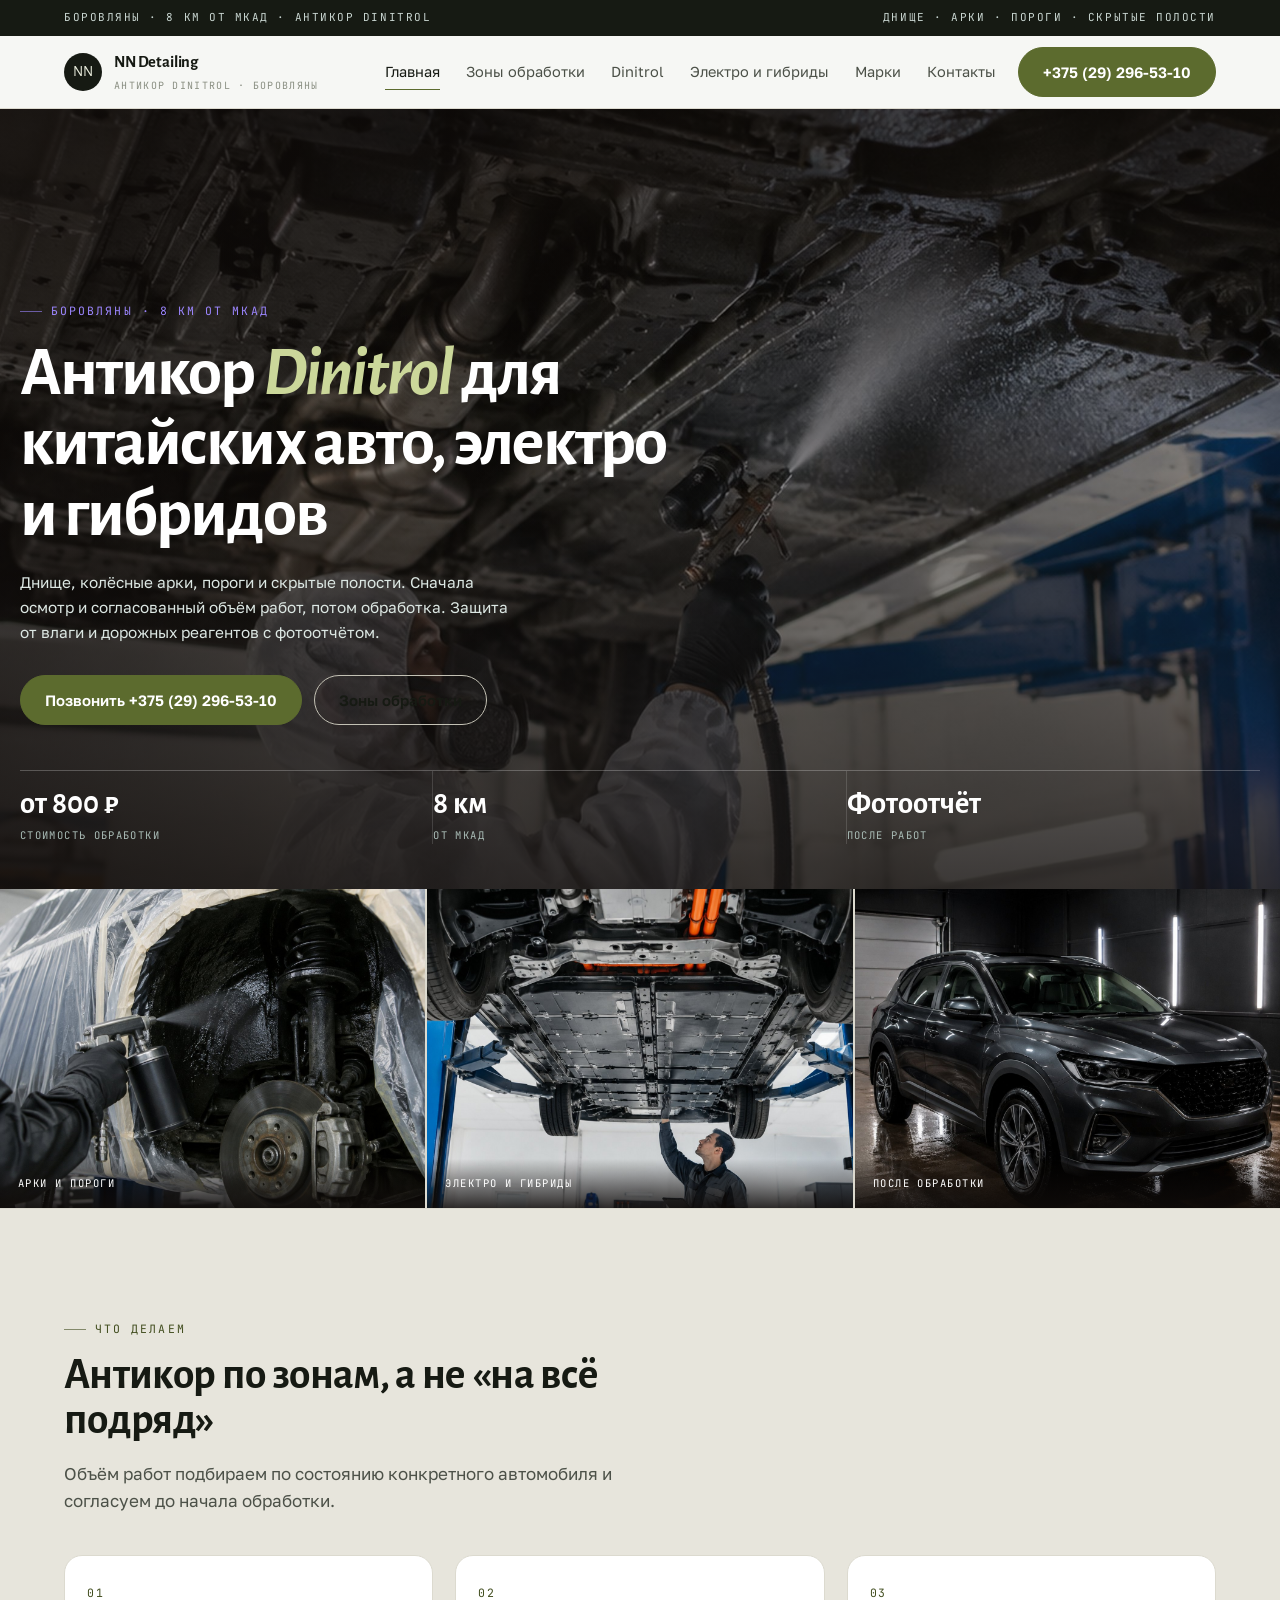
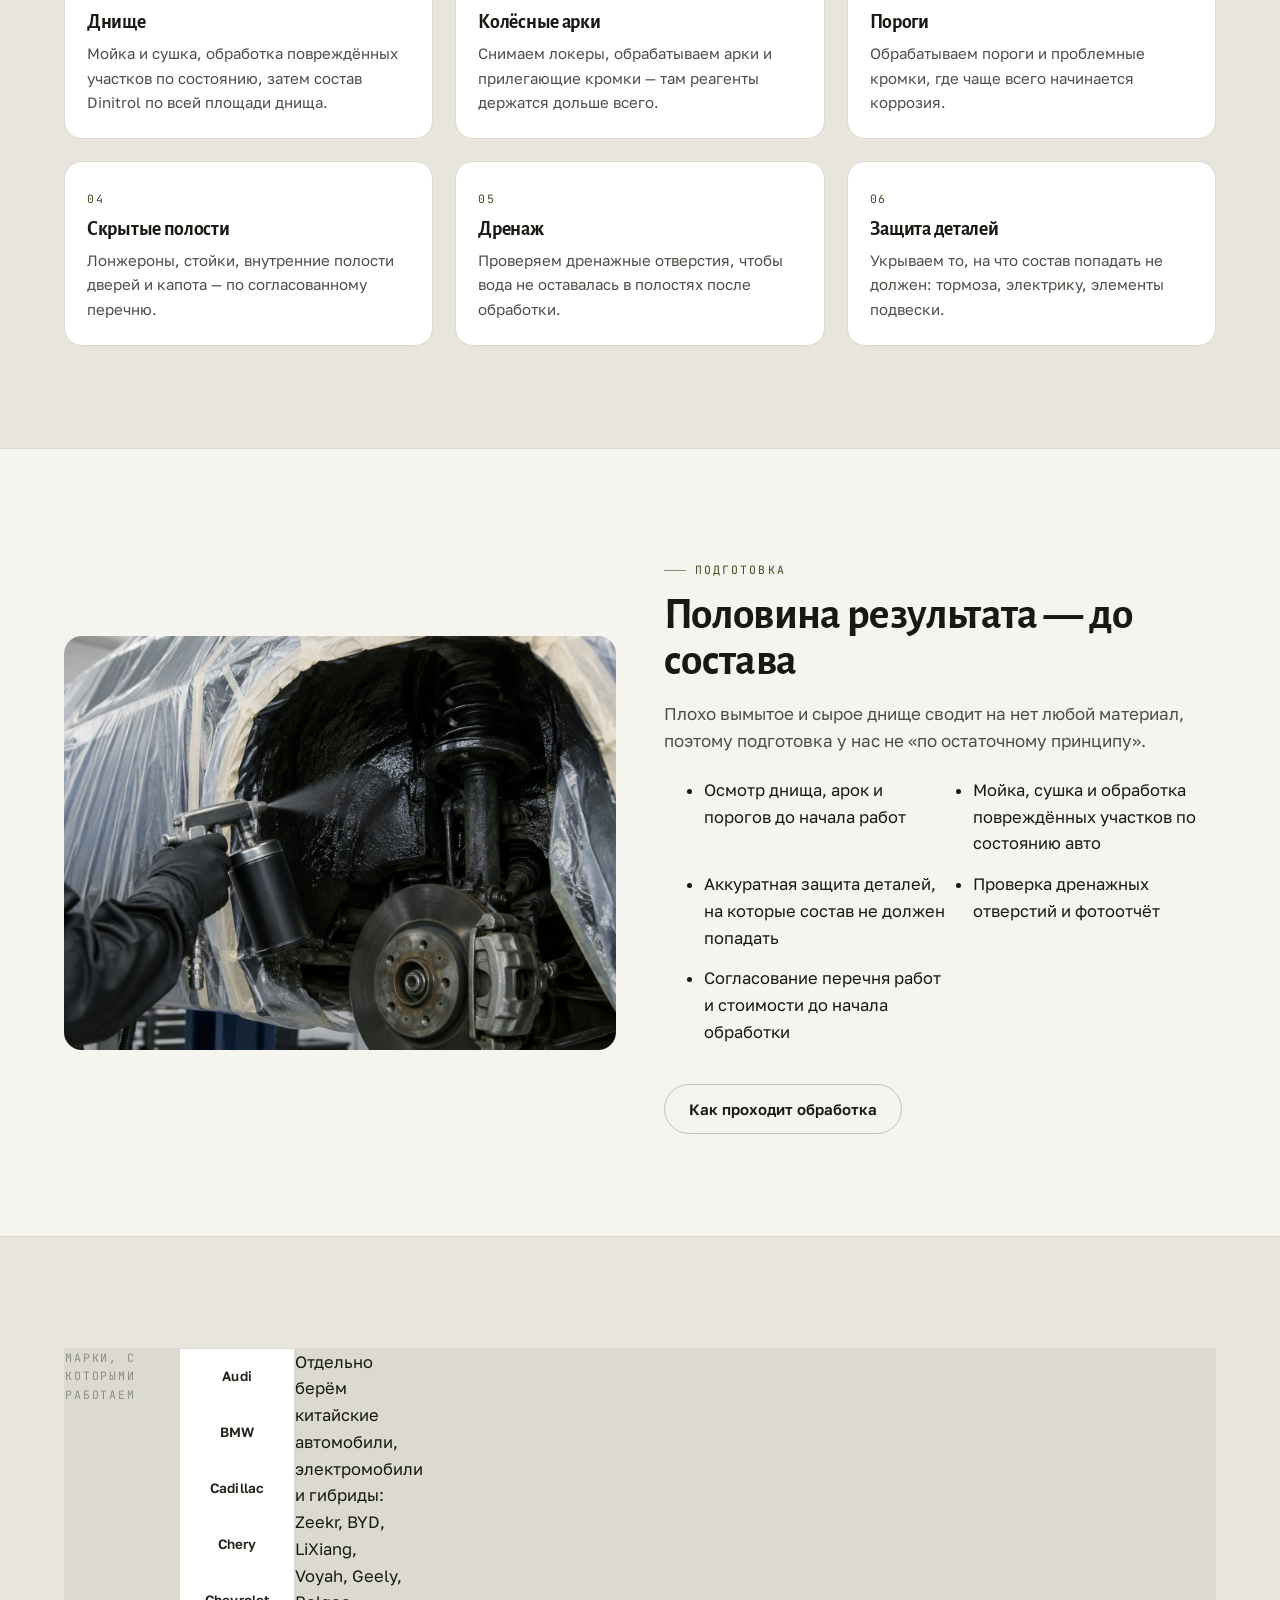
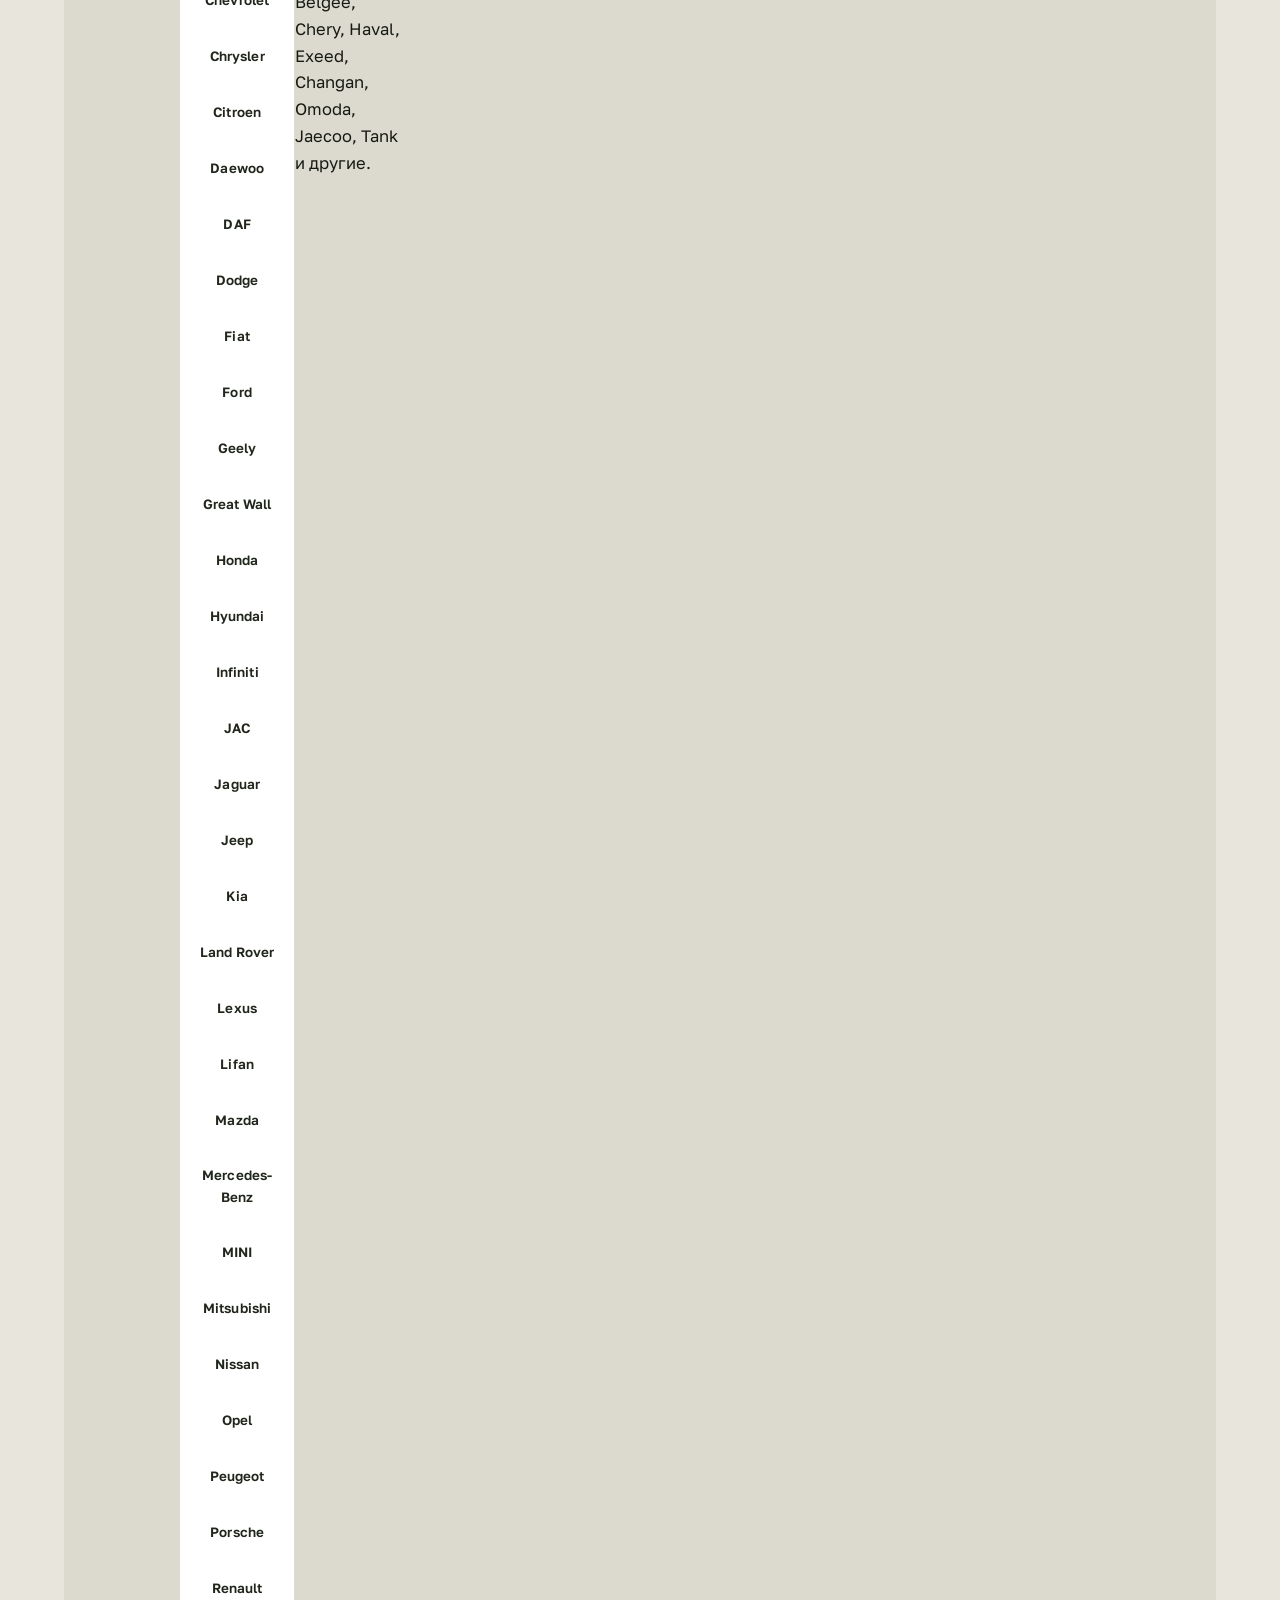
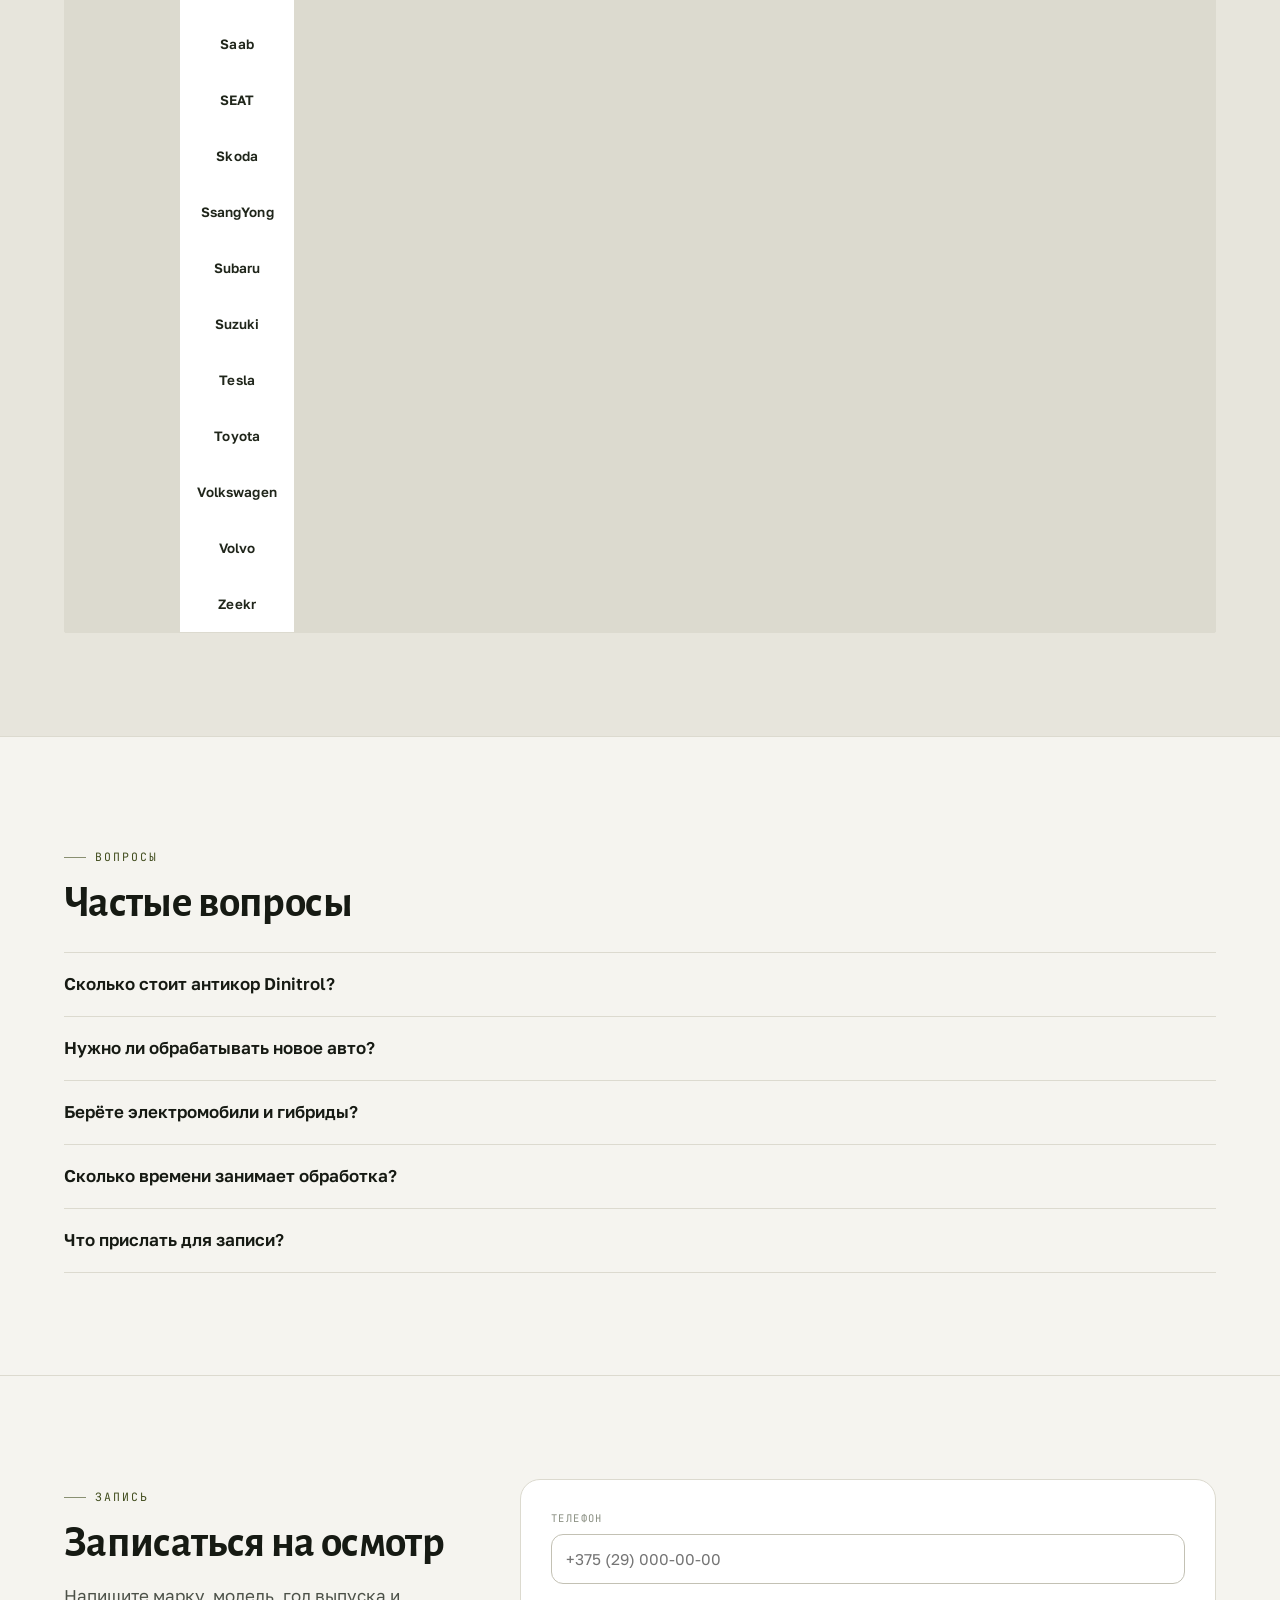
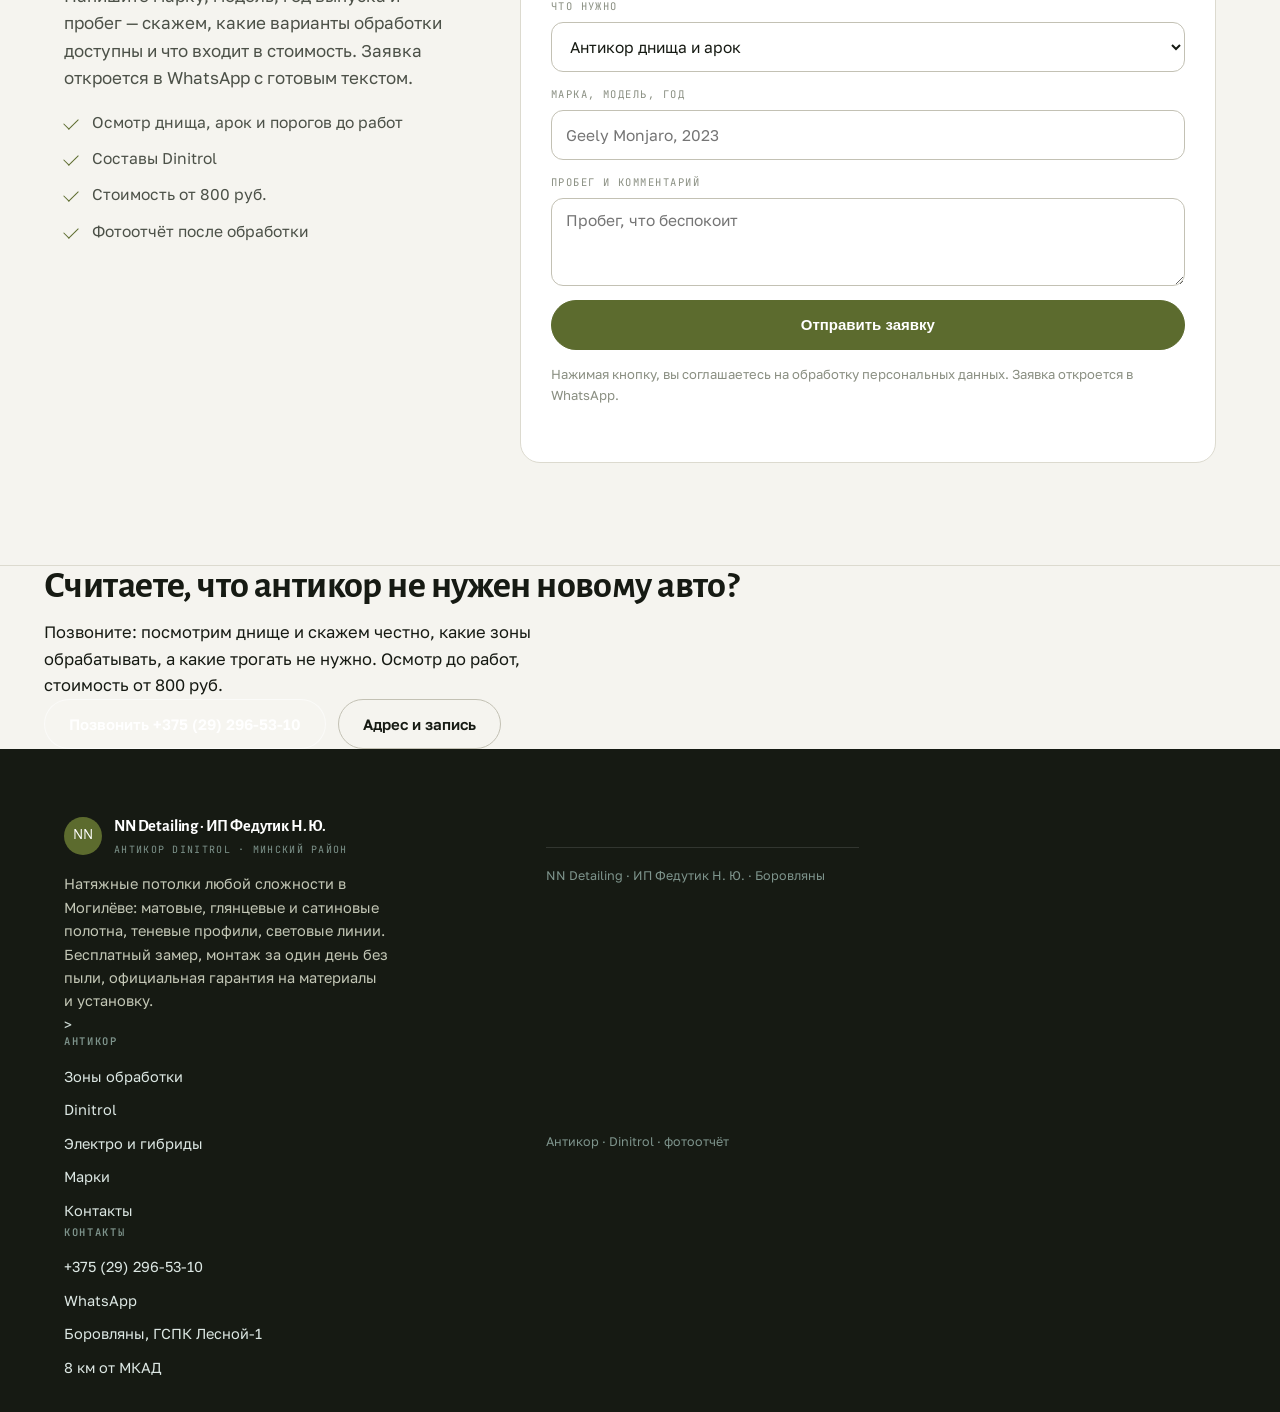
==== index.html @ aabff83f "Сайт NN Detailing — антикор Dinitrol, 6 страниц" ====
<!doctype html>
<html lang="ru">
<head>
<meta charset="utf-8">
<meta name="viewport" content="width=device-width,initial-scale=1">
<title>Антикор Dinitrol для китайских авто, электро и гибридов — NN Detailing, Боровляны</title>
<meta name="description" content="Антикоррозийная обработка Dinitrol: днище, арки, пороги, скрытые полости. Китайские авто, электромобили и гибриды. Боровляны, 8 км от МКАД. Стоимость от 800 руб.">
<link rel="icon" href="assets/img/favicon.svg" type="image/svg+xml">
<link rel="preconnect" href="https://fonts.googleapis.com">
<link rel="preconnect" href="https://fonts.gstatic.com" crossorigin>
<link href="https://fonts.googleapis.com/css2?family=Alegreya+Sans:wght@400;500;700;800&family=Golos+Text:wght@400;500;600;700&family=JetBrains+Mono:wght@400;500&display=swap" rel="stylesheet">
<link rel="stylesheet" href="assets/css/site.css">
</head>
<body>
<div class="topline"><div class="wrap"><span>Боровляны · 8 км от МКАД · антикор Dinitrol</span><span>Днище · арки · пороги · скрытые полости</span></div></div>
<header class="hdr"><div class="wrap hdr__in">
  <a class="logo" href="index.html"><i>NN</i><span><b>NN Detailing</b><span>антикор Dinitrol · Боровляны</span></span></a>
  <nav class="nav"><a href="index.html" aria-current="page">Главная</a><a href="uslugi.html">Зоны обработки</a><a href="dinitrol.html">Dinitrol</a><a href="elektro.html">Электро и гибриды</a><a href="marki.html">Марки</a><a href="kontakty.html">Контакты</a></nav>
  <a class="btn" href="tel:+375292965310">+375 (29) 296-53-10</a>
  <button class="burger" id="burger" aria-label="Меню"><span></span></button>
</div></header>
<div class="drawer" id="drawer"><button class="drawer__x" aria-label="Закрыть">×</button><a href="index.html">Главная</a><a href="uslugi.html">Зоны обработки</a><a href="dinitrol.html">Dinitrol</a><a href="elektro.html">Электро и гибриды</a><a href="marki.html">Марки</a><a href="kontakty.html">Контакты</a><a href="tel:+375292965310">+375 (29) 296-53-10</a></div>

<section class="hero">
<div class="hero__media"><img src="assets/img/hero.jpg" alt="Обработка днища автомобиля составом Dinitrol" width="1600" height="1000" fetchpriority="high"></div>
<div class="wrap hero__in">
<span class="kicker">Боровляны · 8 км от МКАД</span>
<h1>Антикор <em>Dinitrol</em> для китайских авто, электро и гибридов</h1>
<p class="hero__lead">Днище, колёсные арки, пороги и скрытые полости. Сначала осмотр и согласованный объём работ, потом обработка. Защита от влаги и дорожных реагентов с фотоотчётом.</p>
<div class="hero__btns"><a class="btn" href="tel:+375292965310">Позвонить +375 (29) 296-53-10</a><a class="btn btn--line" href="uslugi.html">Зоны обработки</a></div>
<div class="hero__stats"><div><b>от 800 ₽</b><span>стоимость обработки</span></div><div><b>8 км</b><span>от МКАД</span></div><div><b>Фотоотчёт</b><span>после работ</span></div></div>
</div></section>

<div class="band">
<figure><img src="assets/img/arch.jpg" alt="Обработка колёсной арки"><figcaption>арки и пороги</figcaption></figure>
<figure><img src="assets/img/ev.jpg" alt="Осмотр днища электромобиля"><figcaption>электро и гибриды</figcaption></figure>
<figure><img src="assets/img/studio.jpg" alt="Автомобиль после антикоррозийной обработки"><figcaption>после обработки</figcaption></figure>
</div>

<section class="sec sec--alt"><div class="wrap">
<div class="shead"><span class="kicker">Что делаем</span><h2>Антикор по зонам, а не «на всё подряд»</h2><p>Объём работ подбираем по состоянию конкретного автомобиля и согласуем до начала обработки.</p></div>
<div class="cards">
<div class="card"><div class="card__b"><span class="mono">01</span><h3>Днище</h3><p>Мойка и сушка, обработка повреждённых участков по состоянию, затем состав Dinitrol по всей площади днища.</p></div></div>
<div class="card"><div class="card__b"><span class="mono">02</span><h3>Колёсные арки</h3><p>Снимаем локеры, обрабатываем арки и прилегающие кромки — там реагенты держатся дольше всего.</p></div></div>
<div class="card"><div class="card__b"><span class="mono">03</span><h3>Пороги</h3><p>Обрабатываем пороги и проблемные кромки, где чаще всего начинается коррозия.</p></div></div>
<div class="card"><div class="card__b"><span class="mono">04</span><h3>Скрытые полости</h3><p>Лонжероны, стойки, внутренние полости дверей и капота — по согласованному перечню.</p></div></div>
<div class="card"><div class="card__b"><span class="mono">05</span><h3>Дренаж</h3><p>Проверяем дренажные отверстия, чтобы вода не оставалась в полостях после обработки.</p></div></div>
<div class="card"><div class="card__b"><span class="mono">06</span><h3>Защита деталей</h3><p>Укрываем то, на что состав попадать не должен: тормоза, электрику, элементы подвески.</p></div></div>
</div></div></section>

<section class="sec"><div class="wrap"><div class="two">
<div><img src="assets/img/arch.jpg" alt="Обработка арки автомобиля" width="1400" height="1050" loading="lazy"></div>
<div><div class="shead"><span class="kicker">Подготовка</span><h2>Половина результата — до состава</h2><p>Плохо вымытое и сырое днище сводит на нет любой материал, поэтому подготовка у нас не «по остаточному принципу».</p></div>
<ul class="checks"><li>Осмотр днища, арок и порогов до начала работ</li><li>Мойка, сушка и обработка повреждённых участков по состоянию авто</li><li>Аккуратная защита деталей, на которые состав не должен попадать</li><li>Проверка дренажных отверстий и фотоотчёт</li><li>Согласование перечня работ и стоимости до начала обработки</li></ul>
<a class="btn btn--line" href="dinitrol.html" style="margin-top:22px">Как проходит обработка</a></div>
</div></div></section>

<section class="sec sec--alt"><div class="wrap"><div class="marks"><div class="mono">Марки, с которыми работаем</div><div class="marks__g"><span>Audi</span><span>BMW</span><span>Cadillac</span><span>Chery</span><span>Chevrolet</span><span>Chrysler</span><span>Citroen</span><span>Daewoo</span><span>DAF</span><span>Dodge</span><span>Fiat</span><span>Ford</span><span>Geely</span><span>Great Wall</span><span>Honda</span><span>Hyundai</span><span>Infiniti</span><span>JAC</span><span>Jaguar</span><span>Jeep</span><span>Kia</span><span>Land Rover</span><span>Lexus</span><span>Lifan</span><span>Mazda</span><span>Mercedes-Benz</span><span>MINI</span><span>Mitsubishi</span><span>Nissan</span><span>Opel</span><span>Peugeot</span><span>Porsche</span><span>Renault</span><span>Saab</span><span>SEAT</span><span>Skoda</span><span>SsangYong</span><span>Subaru</span><span>Suzuki</span><span>Tesla</span><span>Toyota</span><span>Volkswagen</span><span>Volvo</span><span>Zeekr</span></div><p class="marks__n">Отдельно берём китайские автомобили, электромобили и гибриды: Zeekr, BYD, LiXiang, Voyah, Geely, Belgee, Chery, Haval, Exeed, Changan, Omoda, Jaecoo, Tank и другие.</p></div></div></section>

<section class="sec"><div class="wrap">
<div class="shead"><span class="kicker">Вопросы</span><h2>Частые вопросы</h2></div>
<div class="faq">
<div class="faq__i"><div class="faq__q">Сколько стоит антикор Dinitrol?</div><div class="faq__a">От 800 рублей. Точная стоимость зависит от объёма работ и состояния автомобиля — перечень согласуем до начала обработки, чтобы вы заранее понимали, что входит в услугу.</div></div>
<div class="faq__i"><div class="faq__q">Нужно ли обрабатывать новое авто?</div><div class="faq__a">Заводская защита тонкая и не закрывает все зоны. Осмотр покажет, где покрытие уже есть, а где металл открыт. Скажем честно, что делать, а что можно отложить.</div></div>
<div class="faq__i"><div class="faq__q">Берёте электромобили и гибриды?</div><div class="faq__a">Да. Учитываем конструктивные особенности конкретной модели: необходимость и возможность обработки зон рядом с тяговой батареей уточняем до начала работ.</div></div>
<div class="faq__i"><div class="faq__q">Сколько времени занимает обработка?</div><div class="faq__a">Зависит от объёма: только днище и арки — быстрее, полная обработка со скрытыми полостями — дольше. Время скажем при записи.</div></div>
<div class="faq__i"><div class="faq__q">Что прислать для записи?</div><div class="faq__a">Марку, модель, год выпуска и пробег. Этого достаточно, чтобы рассказать варианты и записать на осмотр.</div></div>
</div></div></section>

<section class="sec" id="zayavka"><div class="wrap"><div class="row2">
<div class="side"><div class="shead"><span class="kicker">Запись</span><h2>Записаться на осмотр</h2><p>Напишите марку, модель, год выпуска и пробег — скажем, какие варианты обработки доступны и что входит в стоимость. Заявка откроется в WhatsApp с готовым текстом.</p></div><ul class="list"><li>Осмотр днища, арок и порогов до работ</li><li>Составы Dinitrol</li><li>Стоимость от 800 руб.</li><li>Фотоотчёт после обработки</li></ul></div>
<form class="form" data-form novalidate>
<div class="fld"><label for="f-phone">Телефон</label><input id="f-phone" type="tel" placeholder="+375 (29) 000-00-00" autocomplete="tel" required></div>
<div class="fld"><label for="f-what">Что нужно</label><select id="f-what"><option>Антикор днища и арок</option><option>Полная обработка: днище, арки, пороги, скрытые полости</option><option>Скрытые полости и пороги</option><option>Электромобиль или гибрид</option><option>Китайский автомобиль</option><option>Осмотр и расчёт стоимости</option></select></div>
<div class="fld"><label for="f-where">Марка, модель, год</label><input id="f-where" type="text" placeholder="Geely Monjaro, 2023"></div>
<div class="fld"><label for="f-msg">Пробег и комментарий</label><textarea id="f-msg" rows="3" placeholder="Пробег, что беспокоит"></textarea></div>
<button class="btn" type="submit">Отправить заявку</button>
<p class="form__note">Нажимая кнопку, вы соглашаетесь на обработку персональных данных. Заявка откроется в WhatsApp.</p>
<div class="formout" id="formMsg" role="status"></div>
</form></div></div></section>
<section class="cta"><div class="wrap cta__in"><div><h2>Считаете, что антикор не нужен новому авто?</h2><p>Позвоните: посмотрим днище и скажем честно, какие зоны обрабатывать, а какие трогать не нужно. Осмотр до работ, стоимость от 800 руб.</p></div><div class="cta__act"><a class="btn btn--w" href="tel:+375292965310">Позвонить +375 (29) 296-53-10</a><a class="btn btn--line" href="kontakty.html">Адрес и запись</a></div></div></section>

<footer class="foot"><div class="wrap"><div class="foot__in">
<div><div class="logo" style="margin:0 0 14px"><i style="background:#5C6B2E;color:#fff">NN</i><span><b style="color:#fff">NN Detailing · ИП Федутик Н. Ю.</b><span style="color:#7E948C">антикор Dinitrol · Минский район</span></span></div>
<p style="color:#C3C7B6;max-width:36ch">Натяжные потолки любой сложности в Могилёве: матовые, глянцевые и сатиновые полотна, теневые профили, световые линии. Бесплатный замер, монтаж за один день без пыли, официальная гарантия на материалы и установку.</p>>
<div><h4>Антикор</h4><a href="uslugi.html">Зоны обработки</a><a href="dinitrol.html">Dinitrol</a><a href="elektro.html">Электро и гибриды</a><a href="marki.html">Марки</a><a href="kontakty.html">Контакты</a></div>
<div><h4>Контакты</h4><a href="tel:+375292965310">+375 (29) 296-53-10</a><a href="https://wa.me/375292965310" target="_blank" rel="noopener">WhatsApp</a><a href="kontakty.html">Боровляны, ГСПК Лесной-1</a><a href="kontakty.html">8 км от МКАД</a></div>
</div><div class="foot__low"><span>NN Detailing · ИП Федутик Н. Ю. · Боровляны</span><span>Антикор · Dinitrol · фотоотчёт</span></div></div></footer>
<div class="fbar"><a href="tel:+375292965310">Позвонить</a><a href="https://wa.me/375292965310" target="_blank" rel="noopener">WhatsApp</a></div>
<script src="assets/js/main.js" defer></script>
</body>
</html>
---- assets/css/site.css ----
*,*::before,*::after{box-sizing:border-box}
:root{
--ink:#161A13;--ink2:#20261B;--paper:#F5F4EF;--paper2:#E7E5DC;--panel:#fff;
--body:#4C5148;--mut:#8A8F82;--line:#DCDACF;--line2:#C3C1B4;
--acc:#5C6B2E;--acc2:#414D1E;--soft:#EAEDDD;
--f-d:"Alegreya Sans","Golos Text",sans-serif;
--f-t:"Golos Text",system-ui,-apple-system,"Segoe UI",sans-serif;
--f-m:"JetBrains Mono",ui-monospace,monospace;
--wrap:1240px;--pad:clamp(18px,4vw,44px);
}
html{-webkit-text-size-adjust:100%;scroll-behavior:smooth}
body{margin:0;background:var(--paper);color:var(--ink);font:400 16.5px/1.62 var(--f-t);-webkit-font-smoothing:antialiased;overflow-x:hidden}
img{display:block;max-width:100%;height:auto}
a{color:inherit;text-decoration:none}
h1,h2,h3,h4{margin:0;font-family:var(--f-d);font-weight:600;letter-spacing:-.015em;line-height:1.06}
p{margin:0}
.wrap{width:100%;max-width:var(--wrap);margin:0 auto;padding:0 var(--pad)}
.mono{font-family:var(--f-m);font-size:11.5px;letter-spacing:.16em;text-transform:uppercase;color:var(--mut)}
.kicker{display:inline-flex;align-items:center;gap:9px;font-family:var(--f-m);font-size:11.5px;letter-spacing:.18em;text-transform:uppercase;color:var(--acc2)}
.kicker::before{content:"";width:22px;height:1px;background:currentColor;opacity:.6}

/* header */
.topline{background:var(--ink);color:#C9D6D1;font-family:var(--f-m);font-size:11px;letter-spacing:.14em;text-transform:uppercase}
.topline .wrap{display:flex;justify-content:space-between;gap:16px;padding-top:9px;padding-bottom:9px;flex-wrap:wrap}
.hdr{position:sticky;top:0;z-index:50;background:rgba(246,247,245,.86);backdrop-filter:blur(14px);border-bottom:1px solid var(--line)}
.hdr__in{display:flex;align-items:center;gap:22px;min-height:72px}
.logo{display:flex;align-items:center;gap:12px;margin-right:auto}
.logo i{width:38px;height:38px;border-radius:50%;display:grid;place-items:center;background:var(--ink);color:var(--soft);font-family:var(--f-d);font-style:normal;font-size:15px}
.logo b{display:block;font-family:var(--f-d);font-size:16.5px;font-weight:600;letter-spacing:-.01em}
.logo span span{display:block;font-family:var(--f-m);font-size:10px;letter-spacing:.13em;text-transform:uppercase;color:var(--mut);margin-top:2px}
.nav{display:flex;gap:26px}
.nav a{font-size:14.5px;color:var(--body);padding:6px 0;border-bottom:1px solid transparent}
.nav a:hover,.nav a[aria-current]{color:var(--ink);border-color:var(--acc)}
.btn{display:inline-flex;align-items:center;justify-content:center;gap:9px;min-height:50px;padding:0 24px;border-radius:999px;background:var(--acc);color:#fff;border:1px solid var(--acc);font-weight:600;font-size:15px;transition:.18s}
.btn:hover{background:var(--acc2);border-color:var(--acc2)}
.btn--line{background:transparent;color:var(--ink);border-color:var(--line2)}
.btn--line:hover{background:#fff;border-color:var(--ink);color:var(--ink)}
.btn--w{background:rgba(255,255,255,.1);border-color:rgba(255,255,255,.55);color:#fff}
.btn--w:hover{background:rgba(255,255,255,.22)}
.burger{display:none;width:44px;height:44px;border:1px solid var(--line2);border-radius:50%;background:#fff;position:relative}
.burger span,.burger span::before,.burger span::after{position:absolute;left:12px;right:12px;height:1.6px;background:var(--ink);content:""}
.burger span{top:21px}.burger span::before{top:-6px}.burger span::after{top:6px}
.drawer{position:fixed;inset:0;z-index:60;background:var(--paper);padding:22px var(--pad) 90px;transform:translateX(102%);transition:transform .32s cubic-bezier(.2,.7,.2,1);overflow:auto}
.drawer[data-open="1"]{transform:none}
.drawer a{display:block;padding:16px 0;border-bottom:1px solid var(--line);font-family:var(--f-d);font-size:20px}
.drawer__x{position:absolute;top:16px;right:var(--pad);width:44px;height:44px;border-radius:50%;border:1px solid var(--line2);background:#fff;font-size:20px;line-height:1}

/* hero: фото на всю ширину, крупная антиква, текст снизу */
.hero{position:relative;isolation:isolate;min-height:min(90svh,780px);display:flex;align-items:flex-end;color:#fff;overflow:hidden;background:#131110}
.hero__media{position:absolute;inset:0;z-index:-2}
.hero__media img{width:100%;height:100%;object-fit:cover;object-position:50% 42%;transform:scale(1.02)}
.hero::after{content:"";position:absolute;inset:0;z-index:-1;background:linear-gradient(180deg,rgba(16,12,10,.72) 0%,rgba(16,12,10,.35) 38%,rgba(16,12,10,.82) 100%),linear-gradient(90deg,rgba(16,12,10,.6),transparent 62%)}
.hero__in{width:100%;padding:clamp(90px,14vh,150px) 0 clamp(30px,5vh,52px)}
.hero .kicker{color:#9C86FF}
.hero h1{font-size:clamp(2.5rem,5.4vw,4.5rem);line-height:1.02;letter-spacing:-.028em;max-width:19ch;margin:18px 0 0;font-weight:600}
.hero h1 em{font-style:italic;color:#CBD79A}
.hero__lead{margin-top:20px;max-width:50ch;color:#DCE7E3;font-size:clamp(15px,1.2vw,17.5px)}
.hero__btns{display:flex;gap:12px;flex-wrap:wrap;margin-top:30px}
.hero__stats{display:grid;grid-template-columns:repeat(3,1fr);gap:0;margin-top:clamp(30px,5vh,46px);border-top:1px solid rgba(255,255,255,.24)}
.hero__stats div{padding:18px 20px 0 0;border-right:1px solid rgba(255,255,255,.14)}
.hero__stats div:last-child{border-right:0;padding-right:0}
.hero__stats b{display:block;font-family:var(--f-d);font-size:clamp(1.5rem,2.4vw,2.1rem);font-weight:600;line-height:1}
.hero__stats span{display:block;margin-top:7px;font-family:var(--f-m);font-size:10.5px;letter-spacing:.13em;text-transform:uppercase;color:#A9BCB6}

/* полоса фото */
.band{display:grid;grid-template-columns:repeat(3,1fr);gap:2px;background:var(--line);border-bottom:1px solid var(--line)}
.band figure{margin:0;position:relative;overflow:hidden;aspect-ratio:4/3;background:var(--paper2)}
.band img{width:100%;height:100%;object-fit:cover;transition:transform .7s cubic-bezier(.2,.7,.2,1)}
.band figure:hover img{transform:scale(1.05)}
.band figcaption{position:absolute;left:0;right:0;bottom:0;padding:16px 18px;background:linear-gradient(transparent,rgba(16,12,10,.85));color:#fff;font-family:var(--f-m);font-size:10.5px;letter-spacing:.14em;text-transform:uppercase}

/* секции */
.sec{padding:clamp(56px,8vw,104px) 0;border-bottom:1px solid var(--line)}
.sec--alt{background:var(--paper2)}
.sec--ink{background:var(--ink);color:#EAF1EE;border:0}
.sec--ink .kicker{color:#9C86FF}
.sec--ink p{color:#B9C8C2}
.shead{max-width:60ch}
.shead h2{font-size:clamp(1.9rem,3.4vw,3rem);line-height:1.04;margin-top:14px}
.shead p{margin-top:16px;color:var(--body);font-size:17px;max-width:56ch}
.row2{display:grid;grid-template-columns:.72fr 1.28fr;gap:clamp(24px,5vw,64px);align-items:start}
.row2>.side{position:sticky;top:96px}

/* карточки, списки, шаги */
.cards{display:grid;grid-template-columns:repeat(3,1fr);gap:clamp(14px,2vw,22px);margin-top:clamp(26px,4vw,40px)}
.card img{width:100%;height:100%;object-fit:cover;display:block}
.card{background:var(--panel);border:1px solid var(--line);border-radius:18px;overflow:hidden;display:flex;flex-direction:column;transition:.2s}
.card:hover{border-color:var(--line2);transform:translateY(-3px)}
.card img{aspect-ratio:4/3;object-fit:cover;width:100%}
.card__b{padding:22px 22px 24px}
.card__b .mono{color:var(--acc2)}
.card__b h3{font-size:1.24rem;margin:8px 0 8px}
.card__b p{color:var(--body);font-size:15px}
.list{list-style:none;margin:18px 0 0;padding:0;display:grid;gap:11px}
.list li{position:relative;padding-left:28px;color:var(--body);font-size:15.6px}
.list li::before{content:"";position:absolute;left:0;top:8px;width:14px;height:8px;border-left:1.6px solid var(--acc);border-bottom:1.6px solid var(--acc);transform:rotate(-45deg)}
.steps{margin-top:clamp(26px,4vw,40px);border-top:1px solid var(--line)}
.step{display:grid;grid-template-columns:84px minmax(0,1fr);gap:clamp(14px,3vw,34px);padding:clamp(20px,3vw,30px) 0;border-bottom:1px solid var(--line);align-items:start}
.step__n{font-family:var(--f-d);font-size:clamp(1.5rem,2.4vw,2rem);color:var(--acc);line-height:1}
.step h3{font-size:1.18rem;margin-bottom:7px}
.step p{color:var(--body);font-size:15.4px;max-width:70ch}
.two{display:grid;grid-template-columns:1fr 1fr;gap:clamp(18px,4vw,48px);align-items:center}
.two img{border-radius:18px;aspect-ratio:4/3;object-fit:cover;width:100%}
.checks{display:grid;grid-template-columns:repeat(2,1fr);gap:14px 26px;margin-top:22px}
.checks div{border-top:1px solid var(--line2);padding-top:12px}
.checks b{display:block;font-family:var(--f-d);font-size:1.05rem;margin-bottom:4px}
.checks span{font-size:14.4px;color:var(--body)}

/* FAQ */
.faq{margin-top:26px;border-top:1px solid var(--line)}
.faq__i{border-bottom:1px solid var(--line)}
.faq__q{width:100%;display:flex;justify-content:space-between;align-items:center;gap:20px;padding:20px 0;background:none;border:0;text-align:left;font:600 17px/1.35 var(--f-t);color:var(--ink);cursor:pointer}
.faq__x{position:relative;width:20px;height:20px;flex:0 0 auto}
.faq__x::before,.faq__x::after{content:"";position:absolute;left:0;right:0;top:9px;height:1.6px;background:var(--acc);transition:.2s}
.faq__x::after{transform:rotate(90deg)}
.faq__i[data-open="1"] .faq__x::after{transform:rotate(0)}
.faq__a{display:none;padding:0 0 22px;max-width:72ch}
.faq__i[data-open="1"] .faq__a{display:block}
.faq__a p{color:var(--body);font-size:15.4px}

/* форма, CTA, подвал, мобильная панель */
.form{display:grid;gap:14px;background:var(--panel);border:1px solid var(--line);border-radius:20px;padding:clamp(20px,3vw,30px)}
.fld{display:grid;gap:7px}
.fld label{font-family:var(--f-m);font-size:10.5px;letter-spacing:.14em;text-transform:uppercase;color:var(--mut)}
.fld input,.fld select,.fld textarea{width:100%;min-height:50px;padding:12px 14px;border:1px solid var(--line2);border-radius:12px;background:#fff;font:400 15.5px var(--f-t);color:var(--ink)}
.fld textarea{min-height:88px;resize:vertical}
.fld input:focus,.fld select:focus,.fld textarea:focus{outline:2px solid rgba(107,78,255,.4);border-color:var(--acc)}
.form__note{font-size:13px;color:var(--mut)}
.formout{margin-top:12px;font-size:14.5px;color:var(--acc2)}
.cta{display:grid;grid-template-columns:1.35fr auto;gap:clamp(20px,4vw,44px);align-items:center}
.cta h2{font-size:clamp(1.7rem,3vw,2.6rem)}
.cta p{margin-top:12px;max-width:52ch}
.cta__act{display:flex;gap:12px;flex-wrap:wrap}
.foot{background:var(--ink);color:#C9D6D1;padding:clamp(40px,6vw,64px) 0 28px;font-size:14.5px}
.foot__in{display:grid;grid-template-columns:1.4fr 1fr 1fr;gap:clamp(20px,4vw,44px)}
.foot h4{font-family:var(--f-m);font-size:10.5px;letter-spacing:.16em;text-transform:uppercase;color:#7E948C;margin-bottom:12px}
.foot a{display:block;padding:5px 0;color:#DCE7E3}
.foot a:hover{color:var(--soft)}
.foot__low{margin-top:34px;padding-top:18px;border-top:1px solid rgba(255,255,255,.12);display:flex;justify-content:space-between;gap:14px;flex-wrap:wrap;font-size:12.5px;color:#7E948C}
.fbar{display:none;position:fixed;left:0;right:0;bottom:0;z-index:55;background:rgba(12,18,17,.96);backdrop-filter:blur(10px);padding:10px 12px calc(10px + env(safe-area-inset-bottom));gap:10px}
.fbar a{flex:1;display:flex;align-items:center;justify-content:center;min-height:48px;border-radius:12px;font-weight:600;font-size:15px}
.fbar a:first-child{background:var(--acc);color:#fff}
.fbar a:last-child{background:rgba(255,255,255,.12);color:#fff;border:1px solid rgba(255,255,255,.3)}

@media(max-width:1040px){
.nav{display:none}.burger{display:block}
.hero__stats{grid-template-columns:1fr 1fr}
.hero__stats div:nth-child(2){border-right:0}
.cards{grid-template-columns:1fr 1fr}
.row2{grid-template-columns:1fr}.row2>.side{position:static}
.cta{grid-template-columns:1fr}
.foot__in{grid-template-columns:1fr 1fr}
}
@media(max-width:720px){
.hero{min-height:auto}.hero__in{padding-top:74px}
.band{grid-template-columns:1fr}
.cards{grid-template-columns:1fr}
.two{grid-template-columns:1fr}
.checks{grid-template-columns:1fr}
.step{grid-template-columns:56px minmax(0,1fr)}
.hero__stats{grid-template-columns:1fr}
.hero__stats div{border-right:0;border-bottom:1px solid rgba(255,255,255,.12);padding:14px 0}
.hero__stats div:last-child{border-bottom:0}
.fbar{display:flex}
body{padding-bottom:74px}
.foot__in{grid-template-columns:1fr}
}
@media(prefers-reduced-motion:reduce){*{transition:none!important;animation:none!important}}

.shead h1{font-size:clamp(1.9rem,3.4vw,3rem);line-height:1.04;margin-top:14px}

/* плотная сетка марок */
.marks{display:grid;grid-template-columns:repeat(auto-fill,minmax(112px,1fr));gap:1px;background:var(--line);border:1px solid var(--line);border-radius:2px;overflow:hidden;margin-top:8px}
.marks span{background:var(--panel);padding:16px 8px;text-align:center;font-size:13.5px;font-weight:600;letter-spacing:.01em;color:var(--ink2);display:flex;align-items:center;justify-content:center;min-height:56px;transition:background .15s,color .15s}
.marks span:hover{background:var(--ink);color:#fff}
.marks--ink span{background:#151A1E;color:#D7DEE3;border-color:#242A2F}
.marks--ink{background:#242A2F;border-color:#242A2F}
.marks--ink span:hover{background:var(--acc);color:#fff}
@media(max-width:520px){.marks{grid-template-columns:repeat(auto-fill,minmax(88px,1fr))}.marks span{font-size:12px;min-height:48px;padding:12px 4px}}

/* прайс таблицей */
.ptable{width:100%;border-collapse:collapse;margin-top:10px;font-size:15.5px;background:var(--panel)}
.ptable caption{text-align:left;font-family:var(--f-m);font-size:11.5px;letter-spacing:.16em;text-transform:uppercase;color:var(--mut);padding:0 0 12px}
.ptable thead th{background:var(--ink);color:#fff;font-weight:600;font-size:13px;letter-spacing:.06em;text-transform:uppercase;padding:14px 18px;text-align:left}
.ptable thead th:last-child,.ptable td:last-child{text-align:right;white-space:nowrap}
.ptable td{padding:14px 18px;border-bottom:1px solid var(--line);vertical-align:top;color:var(--ink2)}
.ptable tr.pr-group td{background:var(--paper2);font-weight:700;font-size:13px;letter-spacing:.08em;text-transform:uppercase;color:var(--ink);padding:12px 18px}
.ptable tr:not(.pr-group):hover td{background:#FBFDFC}
.ptable td b{color:var(--ink)}
.ptable td:last-child{font-family:var(--f-m);font-size:15px;font-weight:600;color:var(--acc2)}
.ptable td .u{display:block;font-family:var(--f-t);font-size:12.5px;font-weight:400;color:var(--mut);letter-spacing:0;margin-top:4px}
.ptable-wrap{overflow-x:auto;-webkit-overflow-scrolling:touch;border:1px solid var(--line);border-radius:14px;background:var(--panel)}
@media(max-width:640px){.ptable{min-width:520px;font-size:14px}.ptable td,.ptable thead th{padding:11px 12px}}
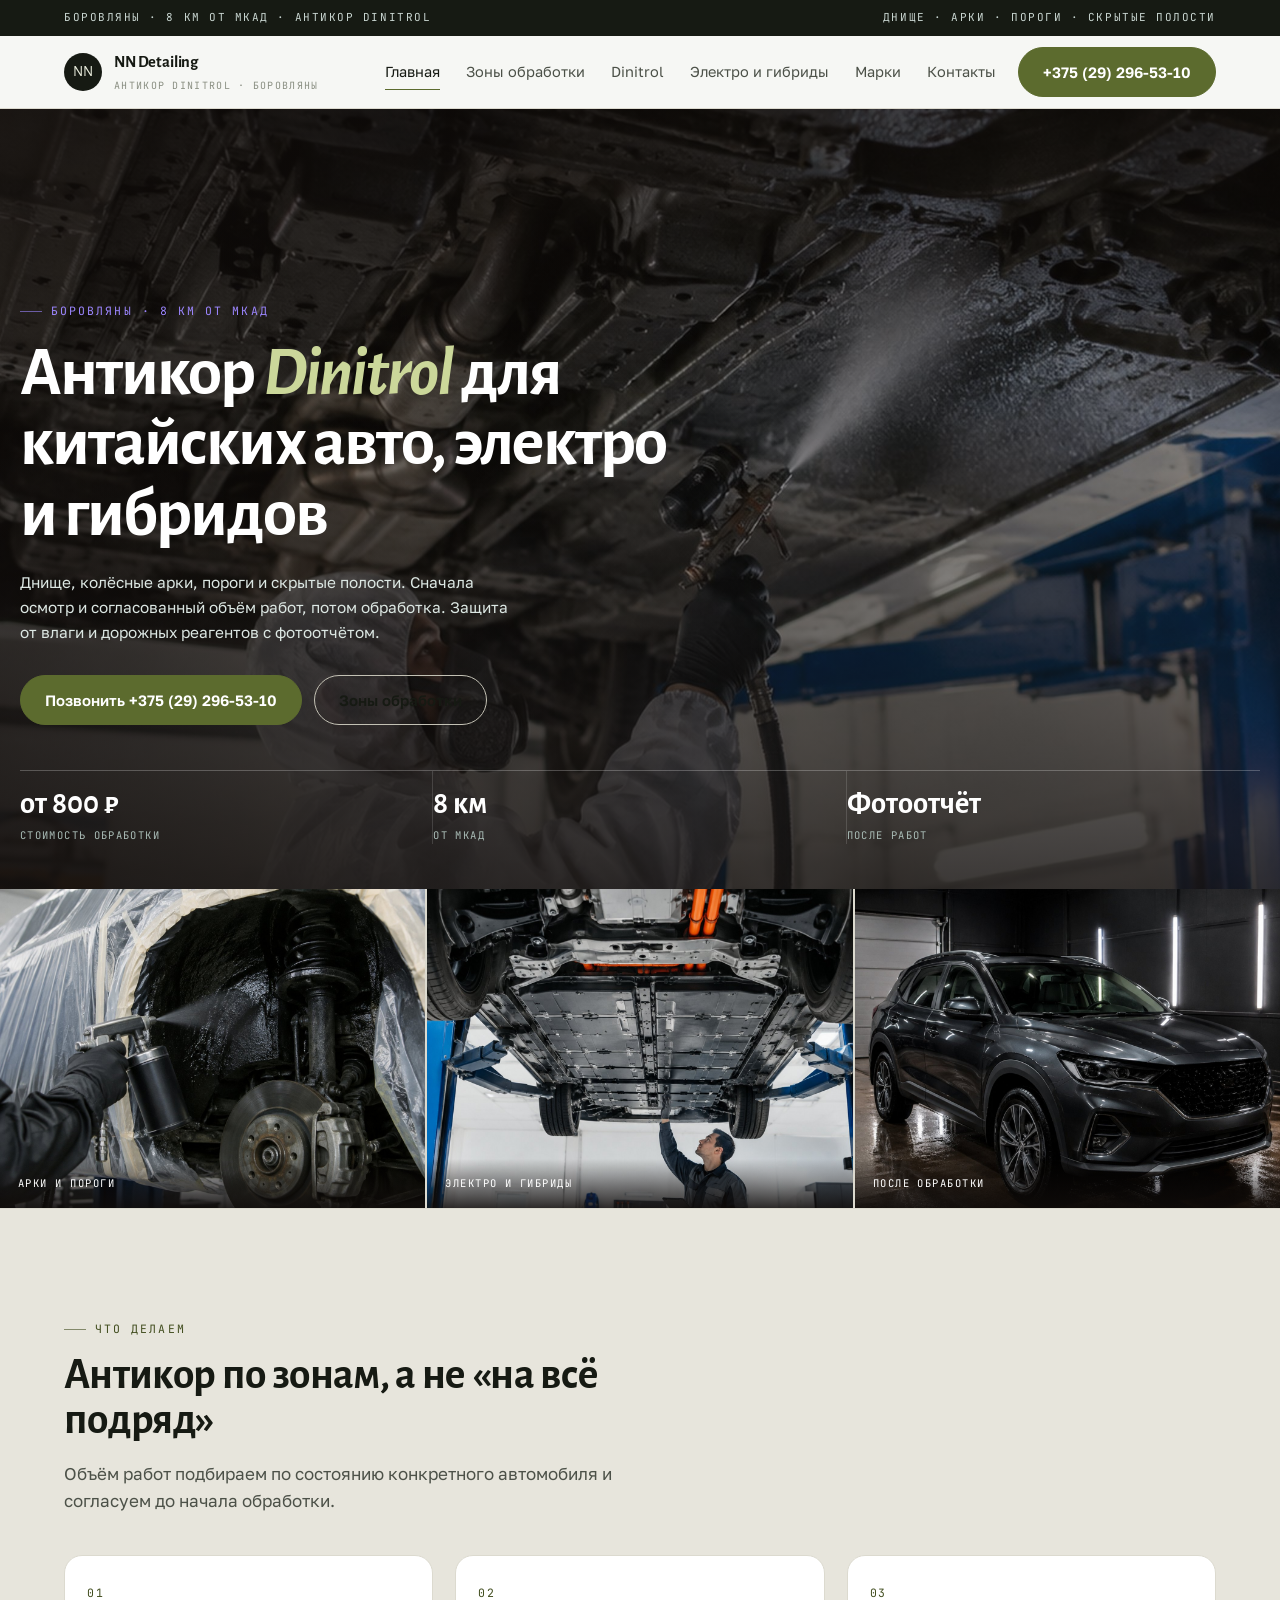
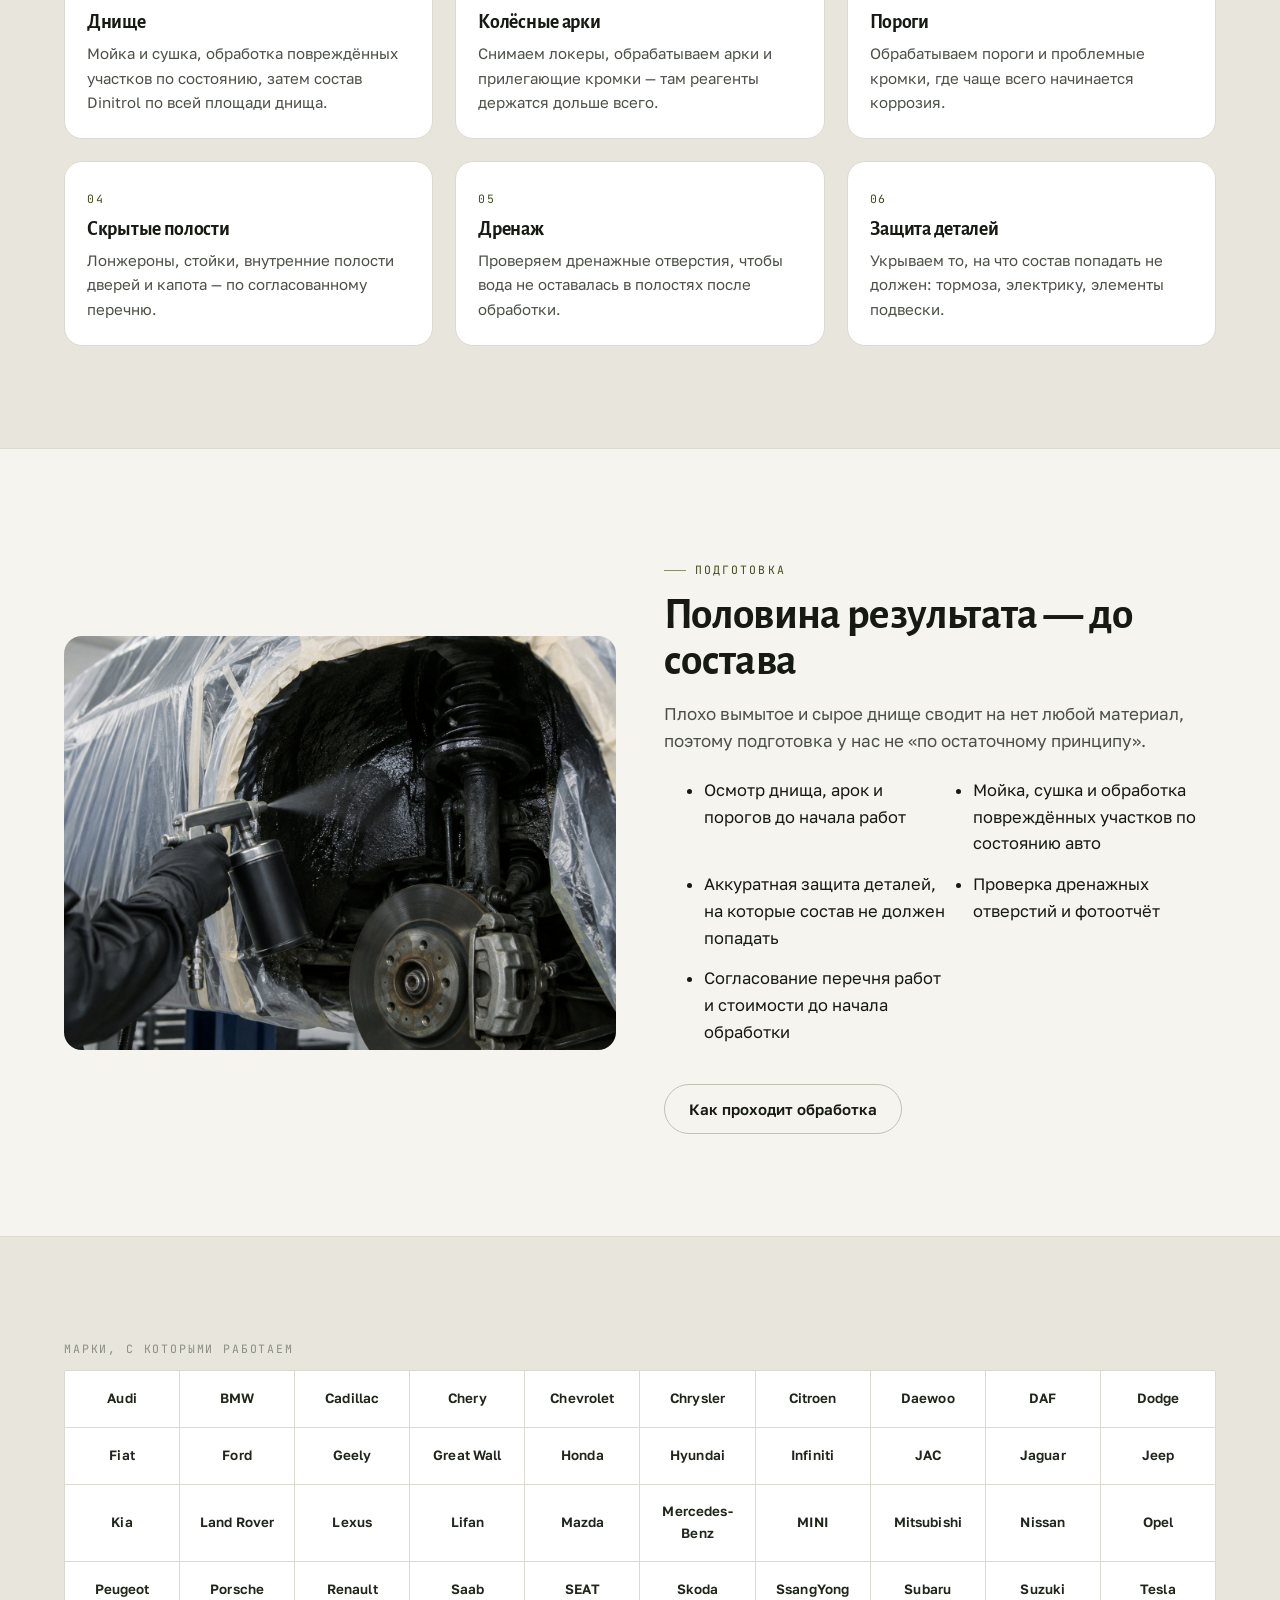
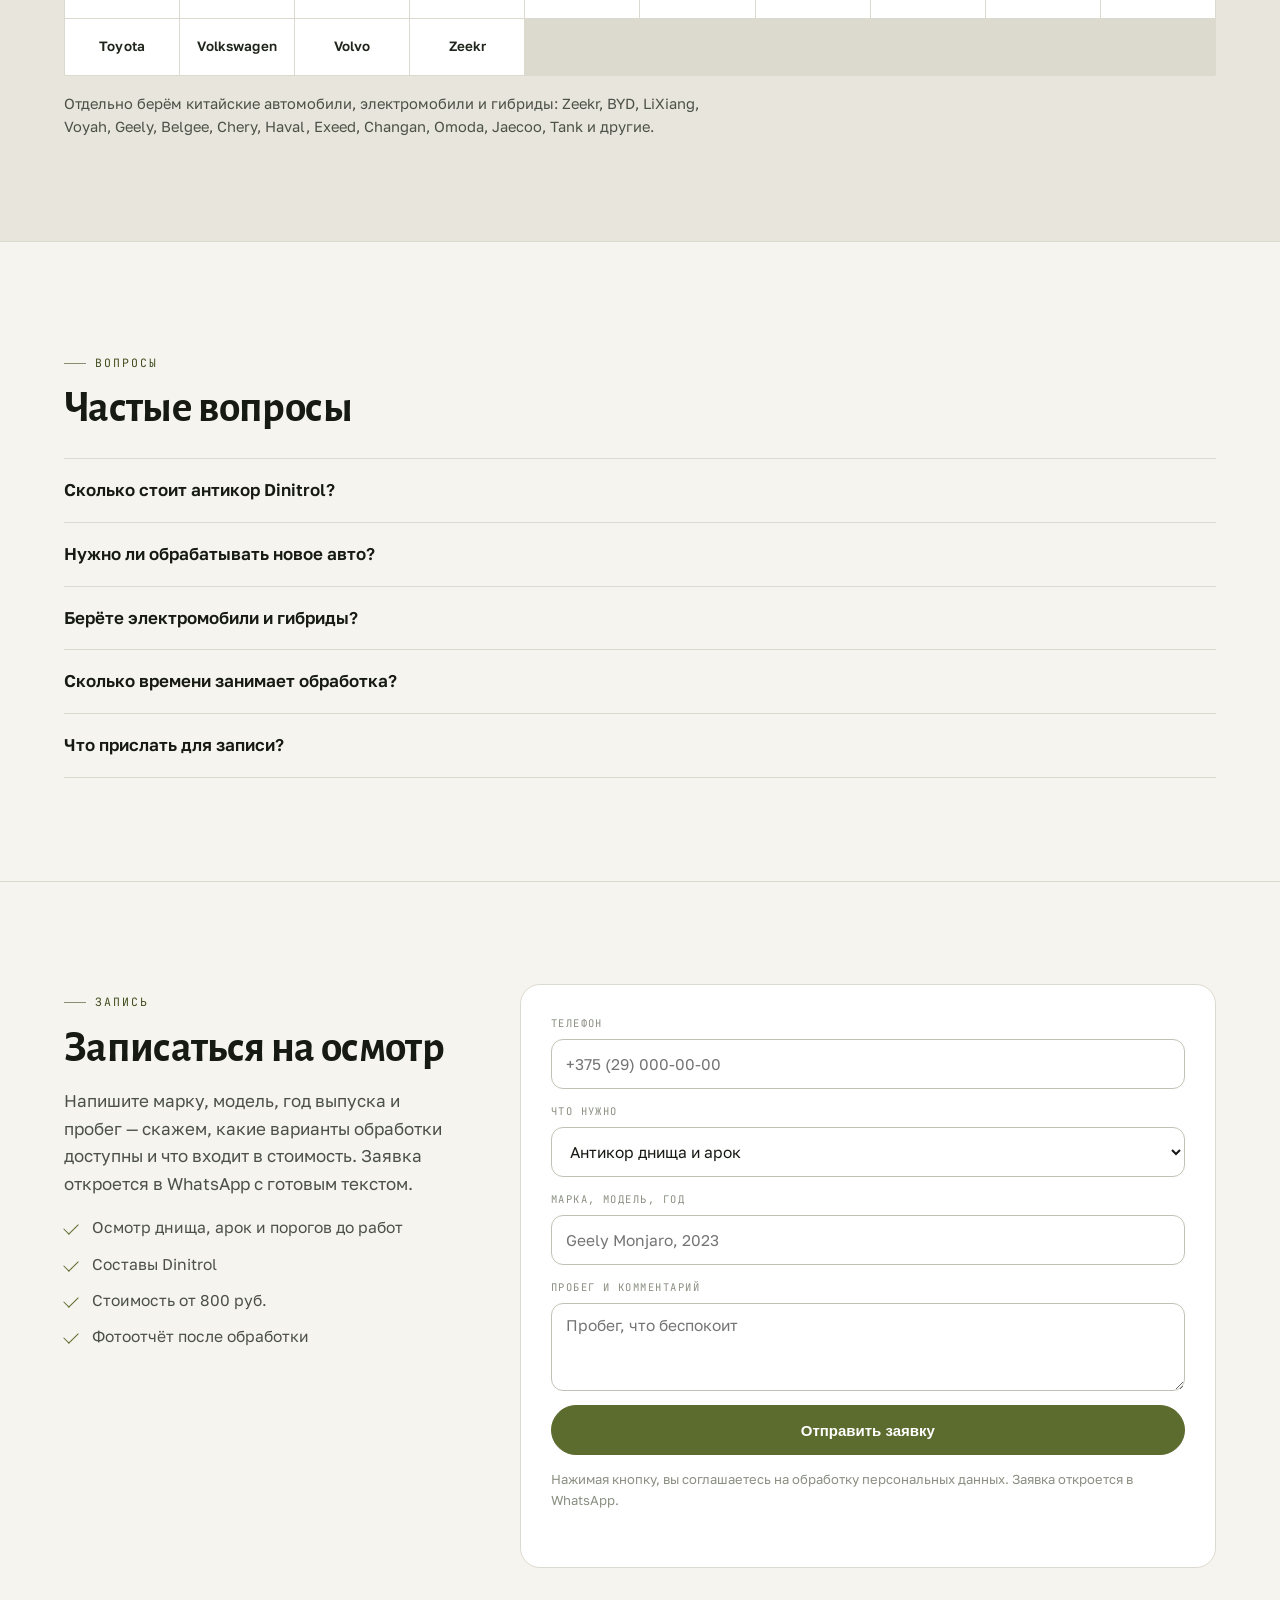
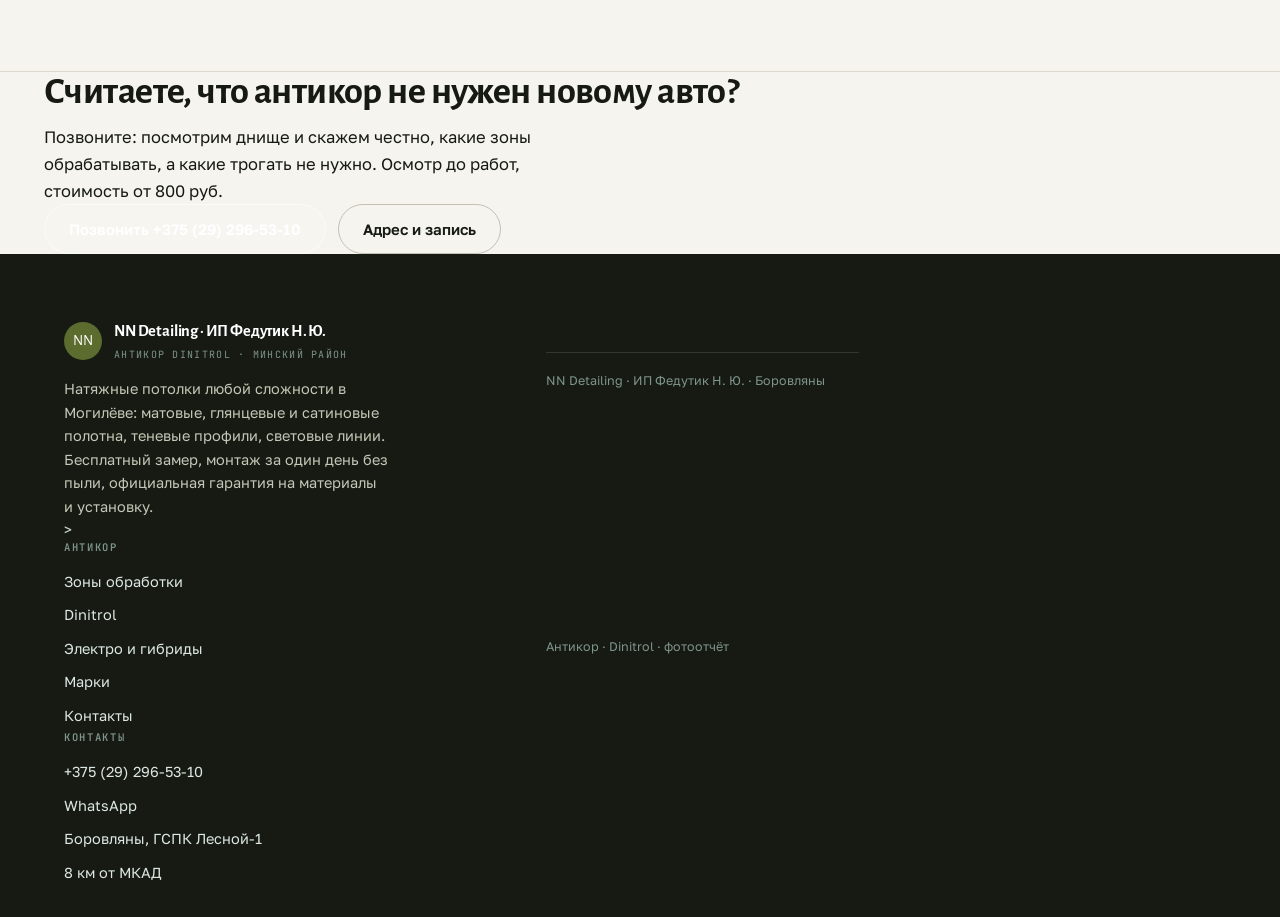
==== commit 875e18f6: "Починил блок марок: плотная сетка, подпись и примечание вне грида" ====
--- a/index.html
+++ b/index.html
@@ -55,7 +55,7 @@
 <a class="btn btn--line" href="dinitrol.html" style="margin-top:22px">Как проходит обработка</a></div>
 </div></div></section>
 
-<section class="sec sec--alt"><div class="wrap"><div class="marks"><div class="mono">Марки, с которыми работаем</div><div class="marks__g"><span>Audi</span><span>BMW</span><span>Cadillac</span><span>Chery</span><span>Chevrolet</span><span>Chrysler</span><span>Citroen</span><span>Daewoo</span><span>DAF</span><span>Dodge</span><span>Fiat</span><span>Ford</span><span>Geely</span><span>Great Wall</span><span>Honda</span><span>Hyundai</span><span>Infiniti</span><span>JAC</span><span>Jaguar</span><span>Jeep</span><span>Kia</span><span>Land Rover</span><span>Lexus</span><span>Lifan</span><span>Mazda</span><span>Mercedes-Benz</span><span>MINI</span><span>Mitsubishi</span><span>Nissan</span><span>Opel</span><span>Peugeot</span><span>Porsche</span><span>Renault</span><span>Saab</span><span>SEAT</span><span>Skoda</span><span>SsangYong</span><span>Subaru</span><span>Suzuki</span><span>Tesla</span><span>Toyota</span><span>Volkswagen</span><span>Volvo</span><span>Zeekr</span></div><p class="marks__n">Отдельно берём китайские автомобили, электромобили и гибриды: Zeekr, BYD, LiXiang, Voyah, Geely, Belgee, Chery, Haval, Exeed, Changan, Omoda, Jaecoo, Tank и другие.</p></div></div></section>
+<section class="sec sec--alt"><div class="wrap"><div class="marks__hd mono">Марки, с которыми работаем</div><div class="marks"><span>Audi</span><span>BMW</span><span>Cadillac</span><span>Chery</span><span>Chevrolet</span><span>Chrysler</span><span>Citroen</span><span>Daewoo</span><span>DAF</span><span>Dodge</span><span>Fiat</span><span>Ford</span><span>Geely</span><span>Great Wall</span><span>Honda</span><span>Hyundai</span><span>Infiniti</span><span>JAC</span><span>Jaguar</span><span>Jeep</span><span>Kia</span><span>Land Rover</span><span>Lexus</span><span>Lifan</span><span>Mazda</span><span>Mercedes-Benz</span><span>MINI</span><span>Mitsubishi</span><span>Nissan</span><span>Opel</span><span>Peugeot</span><span>Porsche</span><span>Renault</span><span>Saab</span><span>SEAT</span><span>Skoda</span><span>SsangYong</span><span>Subaru</span><span>Suzuki</span><span>Tesla</span><span>Toyota</span><span>Volkswagen</span><span>Volvo</span><span>Zeekr</span></div><p class="marks__n">Отдельно берём китайские автомобили, электромобили и гибриды: Zeekr, BYD, LiXiang, Voyah, Geely, Belgee, Chery, Haval, Exeed, Changan, Omoda, Jaecoo, Tank и другие.</p></div></section>
 
 <section class="sec"><div class="wrap">
 <div class="shead"><span class="kicker">Вопросы</span><h2>Частые вопросы</h2></div>
--- a/assets/css/site.css
+++ b/assets/css/site.css
@@ -176,6 +176,11 @@
 .marks--ink span{background:#151A1E;color:#D7DEE3;border-color:#242A2F}
 .marks--ink{background:#242A2F;border-color:#242A2F}
 .marks--ink span:hover{background:var(--acc);color:#fff}
+
+/* марки: заголовок и примечание вне сетки */
+.marks__hd{margin:0 0 12px;color:var(--mut)}
+.marks__n{margin:16px 0 0;font-size:14.6px;line-height:1.6;color:var(--body);max-width:74ch}
+.marks__n b{color:var(--ink);font-weight:600}
 @media(max-width:520px){.marks{grid-template-columns:repeat(auto-fill,minmax(88px,1fr))}.marks span{font-size:12px;min-height:48px;padding:12px 4px}}
 
 /* прайс таблицей */
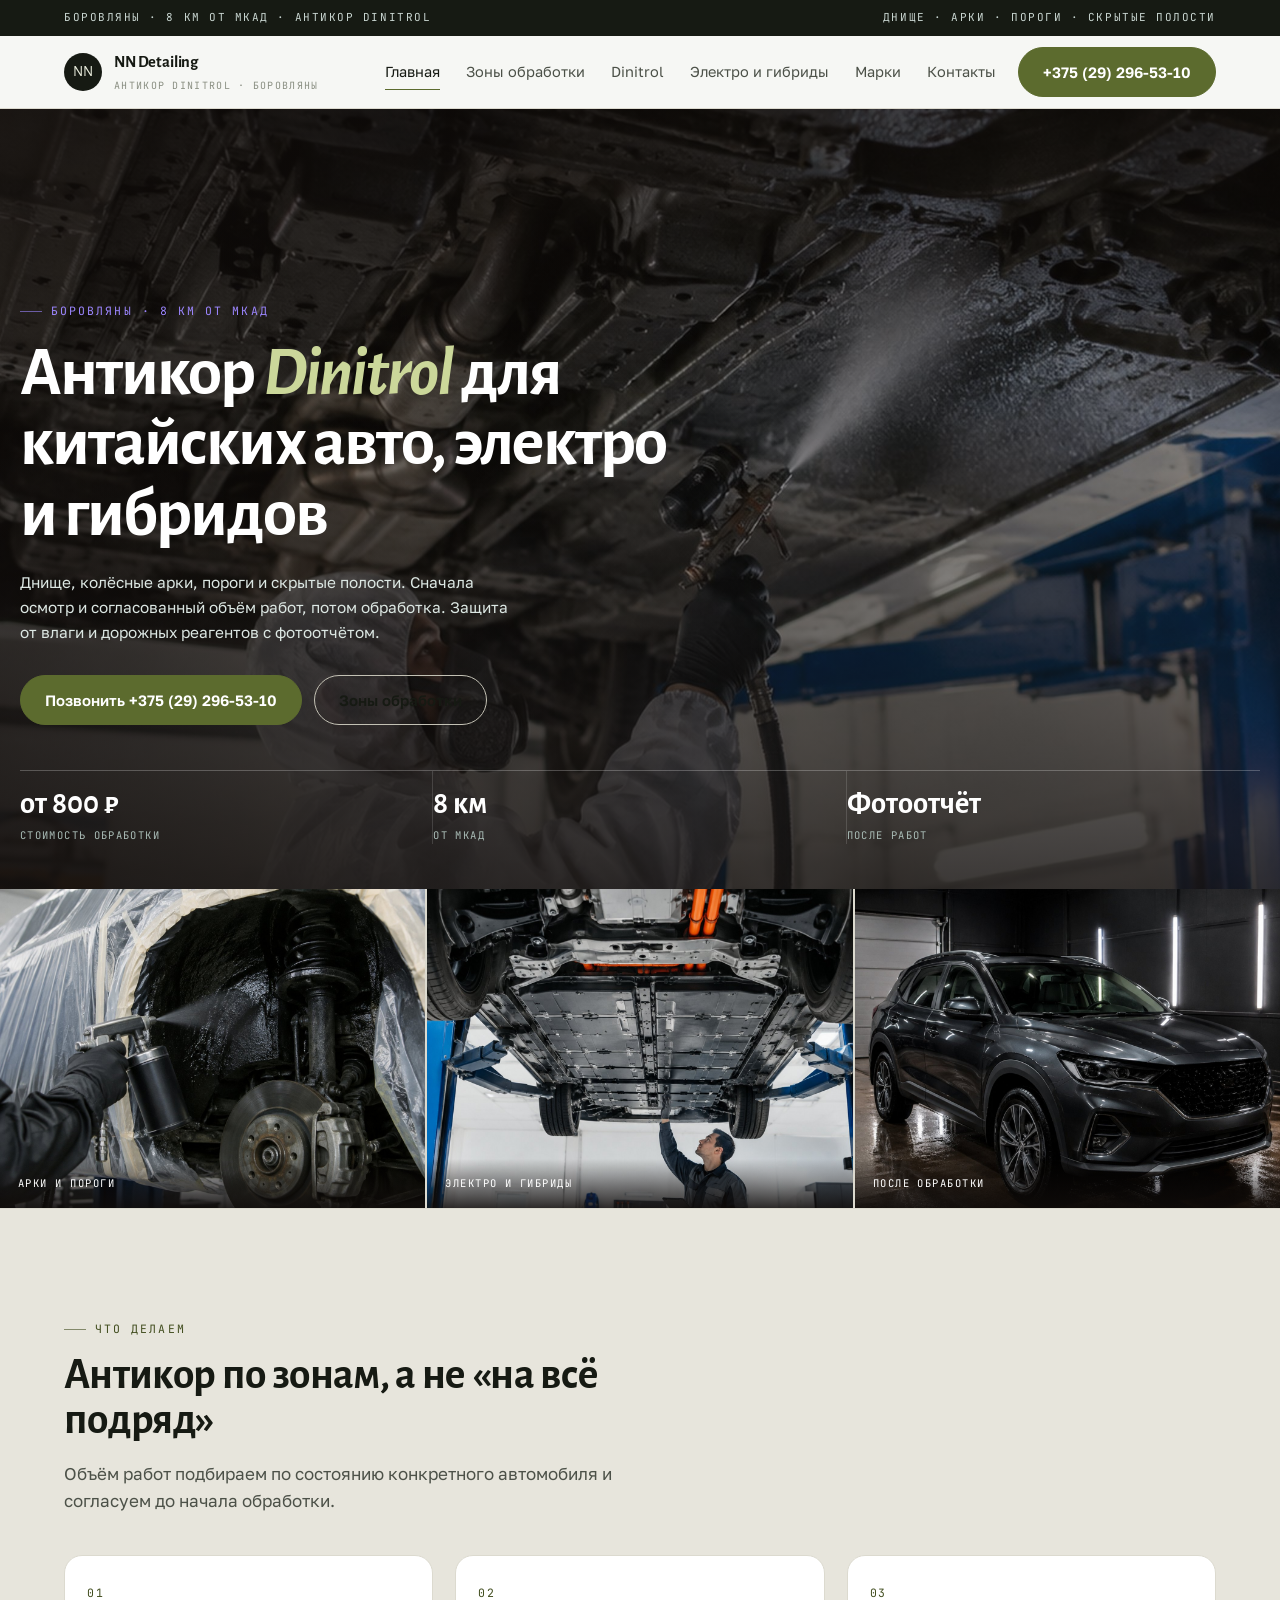
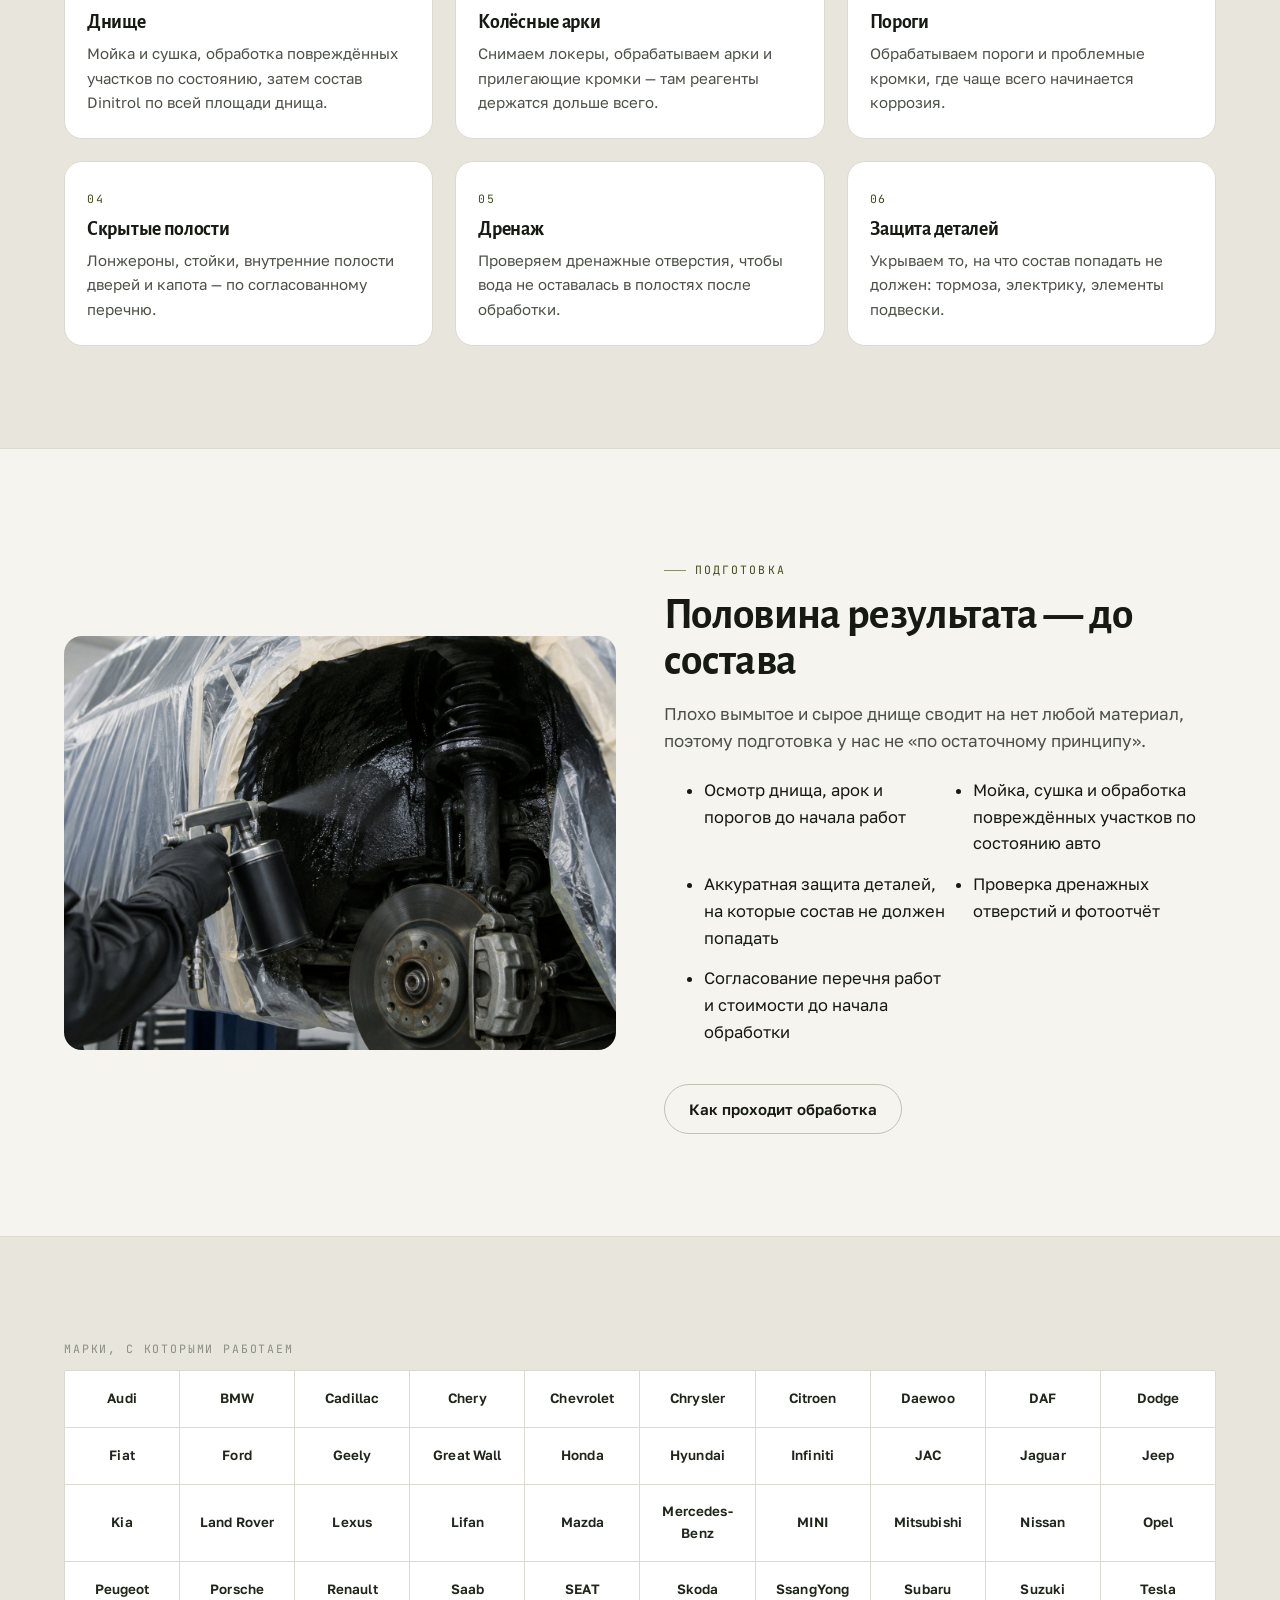
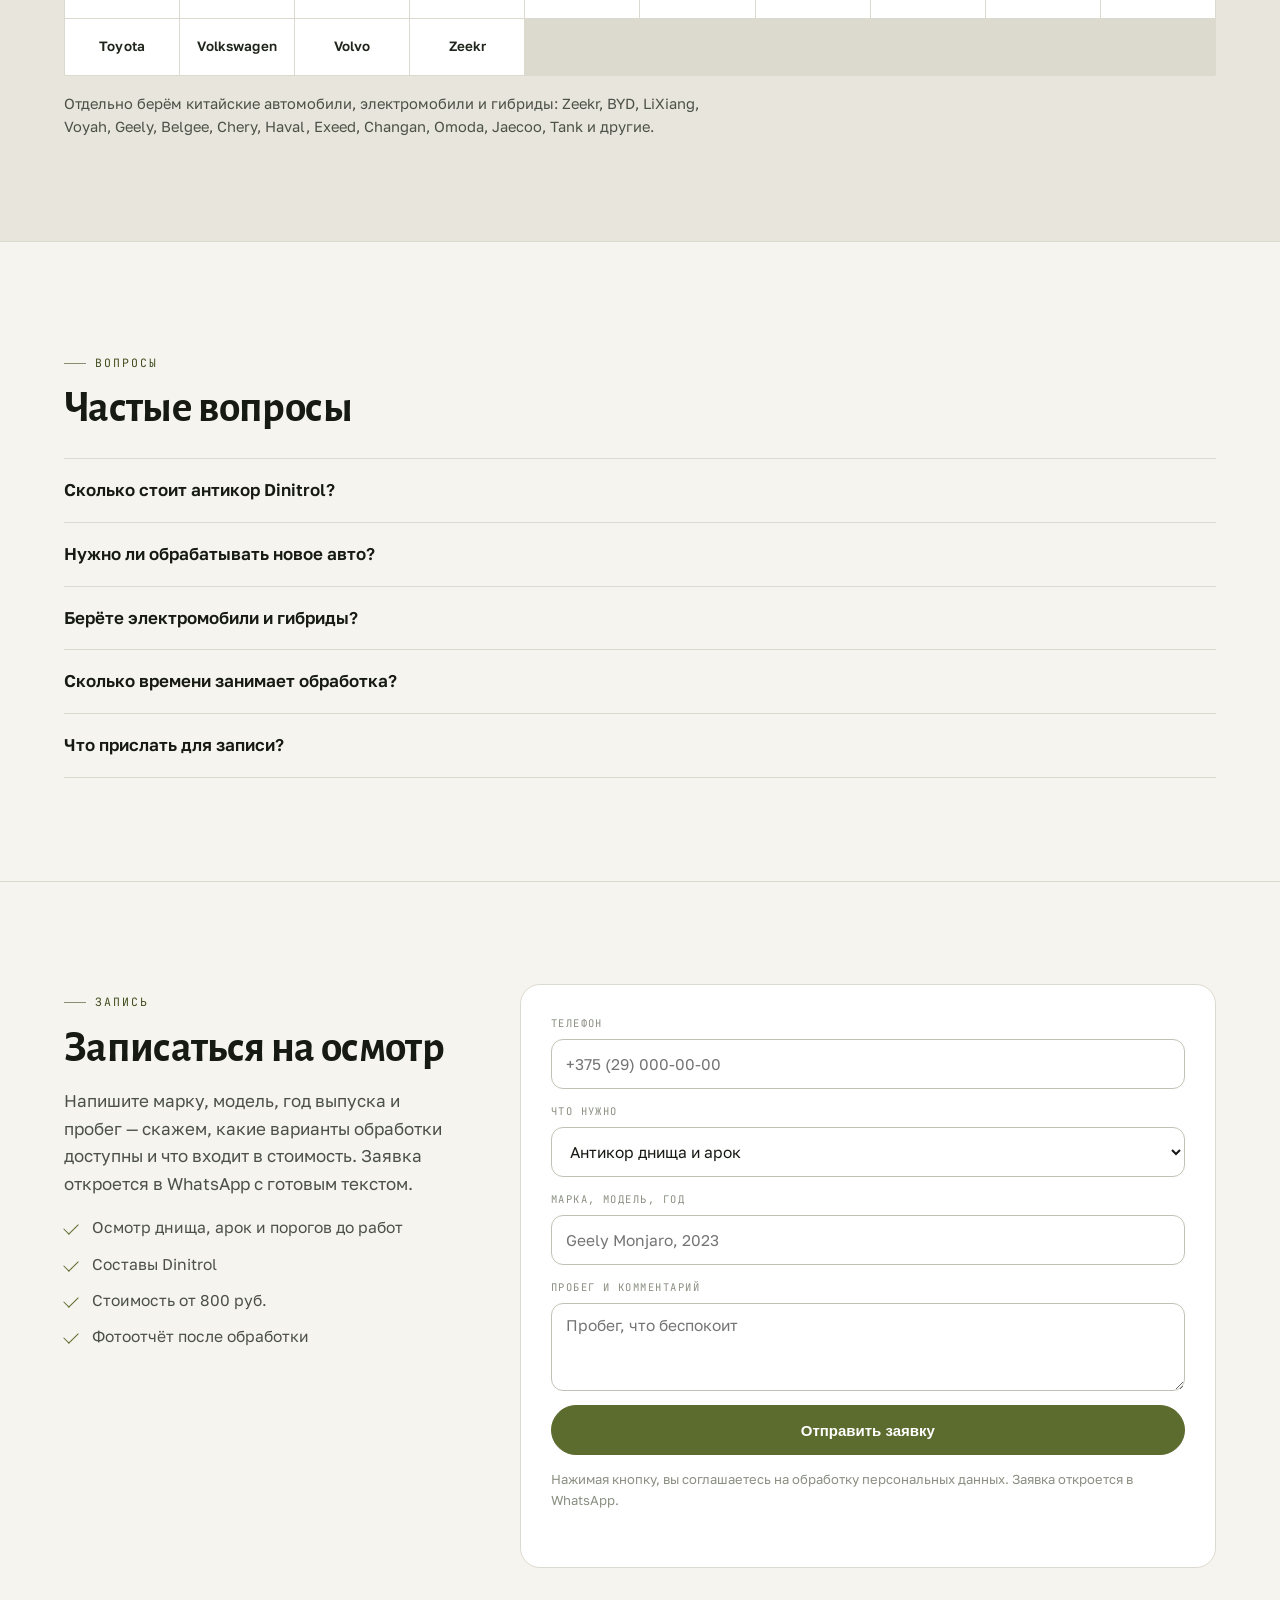
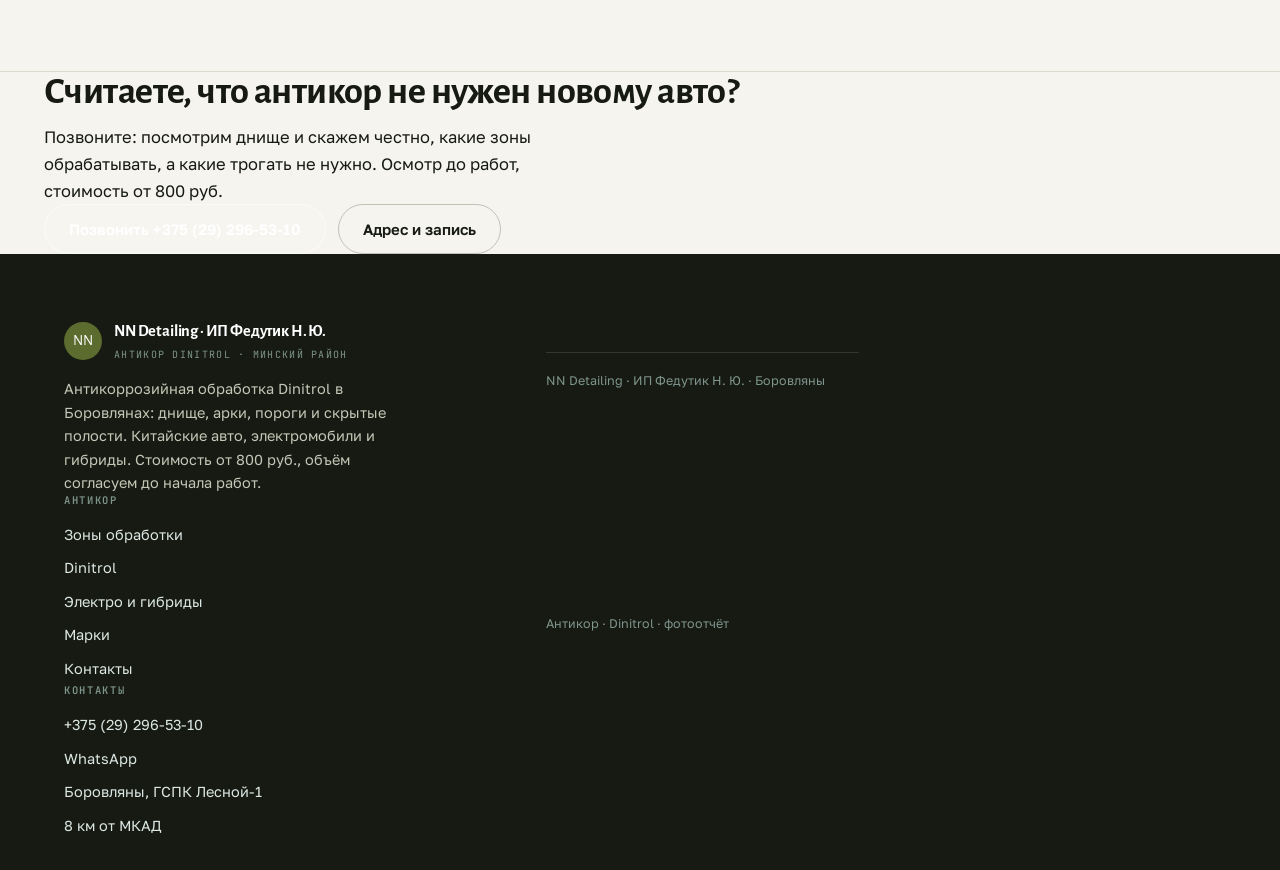
==== commit 67642124: "Убрал хвосты от сайта потолков: футер, лишние страницы, заголовки" ====
--- a/index.html
+++ b/index.html
@@ -82,7 +82,7 @@
 
 <footer class="foot"><div class="wrap"><div class="foot__in">
 <div><div class="logo" style="margin:0 0 14px"><i style="background:#5C6B2E;color:#fff">NN</i><span><b style="color:#fff">NN Detailing · ИП Федутик Н. Ю.</b><span style="color:#7E948C">антикор Dinitrol · Минский район</span></span></div>
-<p style="color:#C3C7B6;max-width:36ch">Натяжные потолки любой сложности в Могилёве: матовые, глянцевые и сатиновые полотна, теневые профили, световые линии. Бесплатный замер, монтаж за один день без пыли, официальная гарантия на материалы и установку.</p>>
+<p style="color:#C3C7B6;max-width:36ch">Антикоррозийная обработка Dinitrol в Боровлянах: днище, арки, пороги и скрытые полости. Китайские авто, электромобили и гибриды. Стоимость от 800 руб., объём согласуем до начала работ.</p>
 <div><h4>Антикор</h4><a href="uslugi.html">Зоны обработки</a><a href="dinitrol.html">Dinitrol</a><a href="elektro.html">Электро и гибриды</a><a href="marki.html">Марки</a><a href="kontakty.html">Контакты</a></div>
 <div><h4>Контакты</h4><a href="tel:+375292965310">+375 (29) 296-53-10</a><a href="https://wa.me/375292965310" target="_blank" rel="noopener">WhatsApp</a><a href="kontakty.html">Боровляны, ГСПК Лесной-1</a><a href="kontakty.html">8 км от МКАД</a></div>
 </div><div class="foot__low"><span>NN Detailing · ИП Федутик Н. Ю. · Боровляны</span><span>Антикор · Dinitrol · фотоотчёт</span></div></div></footer>
